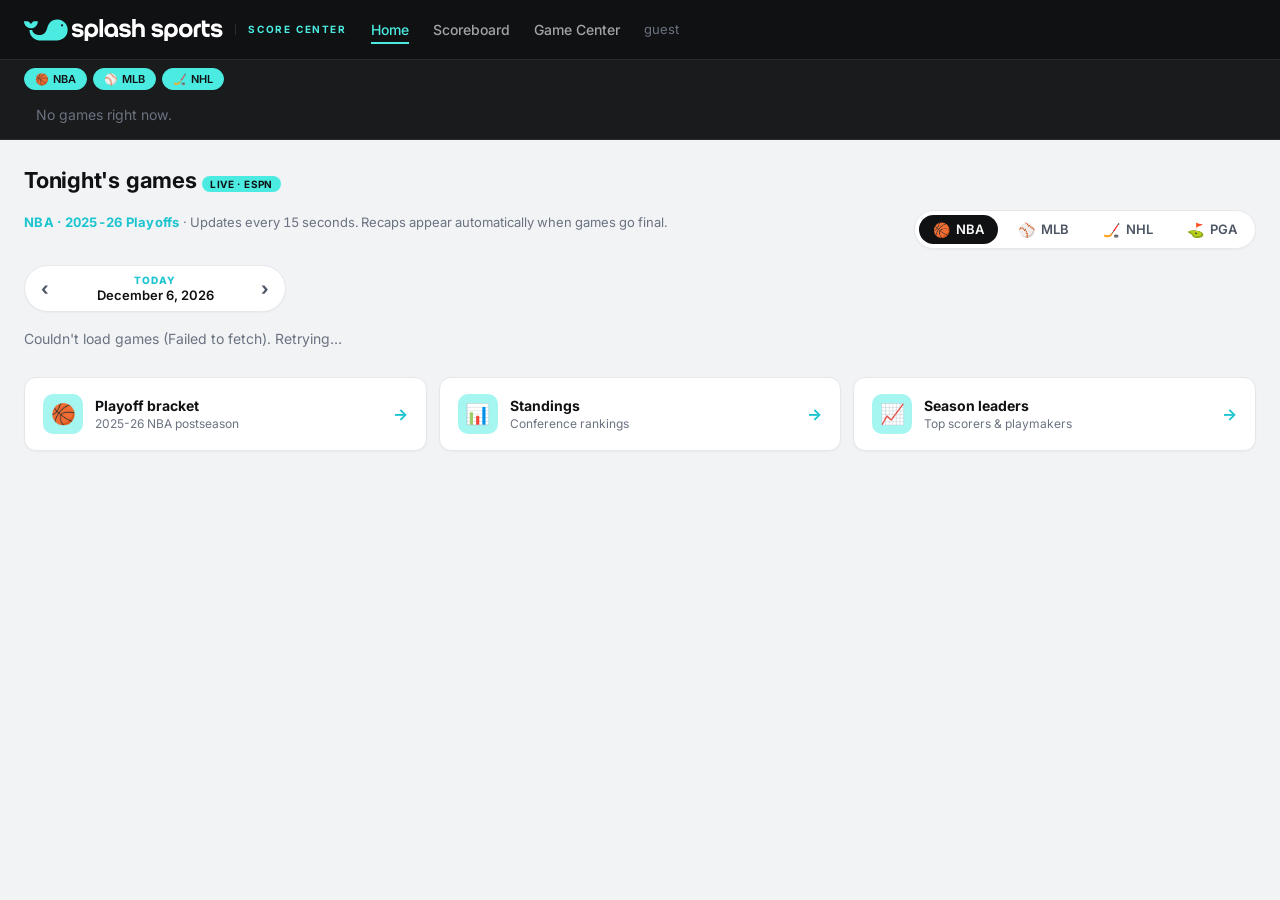
==== index.html @ dbbb6076 "Date picker, Golf, MLB pbp, multi-team identity, scoreboard fixes Bug fixes - Scoreboard linescore w" ====
<!doctype html>
<html lang="en">
<head>
  <meta charset="utf-8" />
  <title>Splash Score Center · Home</title>
  <meta name="viewport" content="width=device-width, initial-scale=1" />
  <meta name="description" content="Live NBA play-by-play, social reactions, and Polymarket-context — all in one place. Splash Score Center, a Splash Sports prototype." />
  <link rel="preconnect" href="https://a.espncdn.com" crossorigin />
  <link rel="preconnect" href="https://site.api.espn.com" crossorigin />
  <link rel="preconnect" href="https://fonts.googleapis.com" />
  <link rel="preconnect" href="https://fonts.gstatic.com" crossorigin />
  <link href="https://fonts.googleapis.com/css2?family=Inter:wght@400;500;600;700;800&display=swap" rel="stylesheet" />
  <link rel="stylesheet" href="assets/styles.css?v2026050201" />
</head>
<body data-page="home">
  <header class="nav">
    <a href="index.html" class="nav__logo" aria-label="Splash Score Center home">
      <img class="nav__logo-img" src="assets/splash-logo-white.svg" alt="splash sports" />
      <span class="nav__logo-tag">SCORE CENTER</span>
    </a>
    <nav>
      <ul class="nav__links">
        <li><a class="nav__link" data-page="home" href="index.html">Home</a></li>
        <li><a class="nav__link" data-page="scoreboard" href="scoreboard.html">Scoreboard</a></li>
        <li><a class="nav__link" data-page="game" href="game.html?id=401869417">Game Center</a></li>
      </ul>
    </nav>
    <div class="nav__right">
      <span class="nav__identity"></span>
    </div>
  </header>

  <div class="ticker" aria-label="Tonight's games"></div>

  <main class="page">
    <div class="home-header">
      <div>
        <h1 class="page-title" id="home-title">Tonight's games <span class="section-heading__pill">Live · ESPN</span></h1>
        <p class="page-subtitle" id="home-sub">Updates every 15 seconds. Recaps appear automatically when games go final.</p>
      </div>
      <div class="sport-filter" id="sport-filter" role="tablist" aria-label="Sport filter"></div>
    </div>

    <div class="home-date" id="home-date" aria-label="Date selector"></div>

    <section class="tonight" id="tonight"></section>

    <section class="home-actions" id="home-actions" aria-label="Quick links"></section>

    <section class="home-panel" id="standings-panel" hidden>
      <div class="home-panel__header">
        <h2 class="home-panel__title">Standings</h2>
        <button class="home-panel__close" data-close-panel aria-label="Close standings">×</button>
      </div>
      <div class="home-panel__body" id="standings-body"></div>
    </section>

    <section class="home-panel" id="stats-panel" hidden>
      <div class="home-panel__header">
        <h2 class="home-panel__title">Player stats — season leaders</h2>
        <button class="home-panel__close" data-close-panel aria-label="Close stats">×</button>
      </div>
      <div class="home-panel__body" id="stats-body"></div>
    </section>
  </main>

  <nav class="tabbar" aria-label="Primary">
    <a href="index.html" data-tab="home" class="is-active">
      <svg viewBox="0 0 24 24" fill="none" stroke="currentColor" stroke-width="2"><path d="M3 12L12 3l9 9"/><path d="M5 10v10h14V10"/></svg>
      <span>Home</span>
    </a>
    <a href="scoreboard.html" data-tab="scoreboard">
      <svg viewBox="0 0 24 24" fill="none" stroke="currentColor" stroke-width="2"><rect x="3" y="4" width="18" height="16" rx="2"/><path d="M3 10h18M9 4v16"/></svg>
      <span>Scores</span>
    </a>
    <a href="game.html?id=401869417" data-tab="game">
      <svg viewBox="0 0 24 24" fill="none" stroke="currentColor" stroke-width="2"><circle cx="12" cy="12" r="9"/><path d="M3 12h18M12 3v18M6 6c4 4 8 8 12 12M18 6c-4 4-8 8-12 12"/></svg>
      <span>Live</span>
    </a>
  </nav>

  <script type="module" src="assets/home.js?v2026050201"></script>
</body>
</html>
---- assets/styles.css ----
/* ===== Splash Score Center — global styles ===== */

:root {
  /* Brand colors from Splash Sports brand kit */
  --bg-dark: #101113;       /* Off Black */
  --bg-dark-2: #1a1b1d;
  --bg-page: #f1f3f5;
  --bg-card: #ffffff;
  --teal: #4BEBE2;          /* Blue 2 — Primary/Base */
  --teal-deep: #1BC4CF;     /* Blue 3 */
  --teal-soft: #A5F5F1;     /* Blue 1 */
  --teal-soft-50: rgba(165, 245, 241, 0.35);
  --green: #22c55e;
  --red: #ef4444;
  --amber: #f59e0b;
  --text-light: #ffffff;
  --text-mute-light: #a1a4a8;
  --text-dark: #101113;
  --text-mute: #6b7280;
  --text-mute-2: #4b5563;
  --border: #e5e7eb;
  --border-dark: #2a2b2f;
  --shadow-sm: 0 1px 2px rgba(0,0,0,0.04);
  --shadow: 0 1px 3px rgba(0,0,0,0.08), 0 1px 2px rgba(0,0,0,0.04);
  --shadow-md: 0 4px 6px -1px rgba(0,0,0,0.1), 0 2px 4px -2px rgba(0,0,0,0.05);
  --radius: 8px;
  --radius-lg: 12px;
  --font: "Inter", -apple-system, BlinkMacSystemFont, "Segoe UI", Roboto, sans-serif;
  --font-display: "Hubot Sans", "Inter", -apple-system, BlinkMacSystemFont, sans-serif;
}

* {
  box-sizing: border-box;
  margin: 0;
  padding: 0;
}

html, body {
  font-family: var(--font);
  font-size: 14px;
  line-height: 1.5;
  color: var(--text-dark);
  background: var(--bg-page);
  font-feature-settings: "tnum" 1; /* tabular nums for scores */
  -webkit-font-smoothing: antialiased;
  -webkit-tap-highlight-color: transparent;
  overscroll-behavior-y: none;
}

/* Safe-area padding for notch/home-indicator */
body {
  padding-bottom: env(safe-area-inset-bottom, 0);
}

a {
  color: inherit;
  text-decoration: none;
}

button {
  font-family: inherit;
  cursor: pointer;
  border: none;
  background: none;
  font-size: inherit;
  color: inherit;
}

button:focus-visible,
a:focus-visible,
input:focus-visible {
  outline: 2px solid var(--teal);
  outline-offset: 2px;
  border-radius: 4px;
}

img {
  display: block;
  max-width: 100%;
}

/* ===== Top nav ===== */

.nav {
  background: var(--bg-dark);
  color: var(--text-light);
  padding: 0 24px;
  height: 60px;
  display: flex;
  align-items: center;
  gap: 24px;
  position: sticky;
  top: 0;
  z-index: 100;
  border-bottom: 1px solid var(--border-dark);
}

.nav__logo {
  display: inline-flex;
  align-items: center;
  gap: 12px;
  text-decoration: none;
  flex-shrink: 0;
  min-width: 0;
}

.nav__logo-img {
  height: 22px;
  width: auto;
  display: block;
  flex-shrink: 0;
}

.nav__logo-tag {
  font-size: 10px;
  font-weight: 700;
  color: var(--teal);
  letter-spacing: 0.16em;
  text-transform: uppercase;
  border-left: 1px solid #2a2b2f;
  padding-left: 12px;
  white-space: nowrap;
  line-height: 1.1;
}

.nav__links {
  display: flex;
  gap: 24px;
  flex: 1;
  justify-content: center;
  list-style: none;
}

.nav__link {
  color: var(--text-mute-light);
  font-weight: 500;
  font-size: 14px;
  padding: 4px 0;
  border-bottom: 2px solid transparent;
  transition: color 0.15s, border-color 0.15s;
}

.nav__link:hover { color: var(--text-light); }

.nav__link.is-active {
  color: var(--teal);
  border-bottom-color: var(--teal);
}

.nav__right {
  display: flex;
  gap: 12px;
  align-items: center;
}

.nav__identity {
  font-size: 13px;
  color: var(--text-mute-light);
  display: flex;
  align-items: center;
  gap: 8px;
}

.nav__identity-name {
  color: var(--text-light);
  font-weight: 600;
}

.nav__cta {
  background: var(--teal);
  color: var(--bg-dark);
  padding: 8px 14px;
  border-radius: 999px;
  font-weight: 600;
  font-size: 13px;
}

/* ===== Score ticker ===== */

.ticker {
  background: var(--bg-dark-2);
  color: var(--text-light);
  padding: 8px 0 6px;
  position: sticky;
  top: 56px;
  z-index: 99;
  border-bottom: 1px solid var(--border-dark);
}

.ticker__filter {
  display: flex;
  gap: 6px;
  padding: 0 24px 6px;
  flex-wrap: wrap;
}

.ticker__chip {
  background: transparent;
  color: var(--text-mute-light);
  border: 1px solid var(--border-dark);
  border-radius: 999px;
  padding: 3px 10px;
  font-size: 11px;
  font-weight: 600;
  display: inline-flex;
  align-items: center;
  gap: 4px;
  cursor: pointer;
  transition: background 0.1s, color 0.1s, border-color 0.1s;
}

.ticker__chip-emoji { font-size: 11px; }

.ticker__chip:hover { color: var(--text-light); border-color: #2a2a3a; }

.ticker__chip.is-active {
  background: var(--teal);
  color: var(--bg-dark);
  border-color: var(--teal);
}

.ticker-card__league-tag {
  font-size: 9px;
  font-weight: 700;
  letter-spacing: 0.06em;
  background: rgba(255,255,255,0.08);
  padding: 1px 5px;
  border-radius: 3px;
}

.ticker-card__broadcast {
  font-size: 10px;
  color: var(--text-mute-light);
}

/* ESPN-style sport dividers between groups in the ticker */
.ticker__divider {
  flex: 0 0 auto;
  display: flex;
  align-items: center;
  justify-content: center;
  padding: 0 14px;
  font-size: 11px;
  font-weight: 800;
  letter-spacing: 0.1em;
  color: var(--text-light);
  background: var(--bg-dark);
  border-left: 2px solid var(--sport-accent, var(--teal));
  border-right: 2px solid var(--sport-accent, var(--teal));
  margin: 0 4px;
  position: relative;
  text-transform: uppercase;
}

.ticker__divider::before {
  content: "";
  position: absolute;
  left: -2px;
  top: 0;
  bottom: 0;
  width: 4px;
  background: var(--sport-accent, var(--teal));
}

.ticker__inner {
  display: flex;
  gap: 8px;
  overflow-x: auto;
  padding: 0 24px;
  scroll-behavior: smooth;
  scrollbar-width: thin;
  scrollbar-color: var(--border-dark) transparent;
}

.ticker__inner::-webkit-scrollbar { height: 6px; }
.ticker__inner::-webkit-scrollbar-thumb { background: var(--border-dark); border-radius: 3px; }

.ticker-card {
  flex: 0 0 auto;
  min-width: 220px;
  background: var(--bg-dark);
  border-radius: var(--radius);
  padding: 8px 12px;
  display: grid;
  grid-template-columns: auto 1fr auto;
  gap: 8px 12px;
  align-items: center;
  cursor: pointer;
  border: 1px solid transparent;
  border-left: 3px solid transparent;
  transition: border-color 0.15s, background 0.15s;
}

.ticker-card:hover { background: #1c1c28; border-color: var(--border-dark); }
.ticker-card.is-live { border-left-color: var(--teal); }
.ticker-card.is-final { opacity: 0.7; }

.ticker-card__status {
  grid-column: 1 / -1;
  font-size: 11px;
  font-weight: 600;
  letter-spacing: 0.04em;
  text-transform: uppercase;
  color: var(--text-mute-light);
  display: flex;
  justify-content: space-between;
}

.ticker-card.is-live .ticker-card__status-state {
  color: var(--teal);
}

.ticker-card__row {
  display: contents;
}

.ticker-card__logo {
  width: 22px;
  height: 22px;
  border-radius: 50%;
  background: #fff;
  padding: 2px;
}

.ticker-card__abbr {
  font-weight: 700;
  font-size: 13px;
}

.ticker-card__sub {
  font-size: 11px;
  color: var(--text-mute-light);
  margin-left: 4px;
}

.ticker-card__score {
  font-weight: 700;
  font-size: 16px;
  text-align: right;
  font-variant-numeric: tabular-nums;
}

.ticker-card__score.is-leading { color: var(--teal); }

/* ===== Layout ===== */

.page {
  max-width: 1280px;
  margin: 0 auto;
  padding: 24px;
}

.page-title {
  font-size: 22px;
  font-weight: 700;
  margin-bottom: 16px;
  letter-spacing: -0.01em;
}

.page-subtitle {
  font-size: 13px;
  color: var(--text-mute);
  margin-bottom: 16px;
}

/* ===== Bracket ===== */

.bracket {
  background: var(--bg-card);
  border-radius: var(--radius-lg);
  padding: 24px;
  box-shadow: var(--shadow);
  margin-bottom: 32px;
}

.bracket__header {
  display: flex;
  justify-content: space-between;
  align-items: baseline;
  margin-bottom: 20px;
}

.bracket__title {
  font-size: 18px;
  font-weight: 700;
}

.bracket__round-select {
  display: flex;
  align-items: center;
  gap: 8px;
}

.bracket__round-select-label {
  font-size: 11px;
  color: var(--text-mute);
  font-weight: 700;
  text-transform: uppercase;
  letter-spacing: 0.06em;
}

.bracket__round-select select {
  padding: 6px 10px;
  border: 1px solid var(--border);
  border-radius: var(--radius);
  font-family: inherit;
  font-size: 13px;
  font-weight: 600;
  color: var(--text-dark);
  background: var(--bg-card);
  cursor: pointer;
}

.bracket__round-select select:focus-visible {
  outline: 2px solid var(--teal);
  outline-offset: 2px;
}

.bracket__finals {
  grid-column: 1 / -1;
  max-width: 480px;
  margin: 0 auto;
}

.bracket__conf-title--center {
  text-align: center;
}

.series-card.is-projected {
  opacity: 0.7;
  background: linear-gradient(180deg, var(--bg-page) 0%, transparent 100%);
}

.series-card__team-logo--tbd {
  display: inline-flex;
  align-items: center;
  justify-content: center;
  width: 22px;
  height: 22px;
  border-radius: 50%;
  background: var(--border);
  color: var(--text-mute);
  font-size: 12px;
  font-weight: 700;
}

.bracket__grid {
  display: grid;
  grid-template-columns: 1fr 1fr;
  gap: 24px;
}

@media (max-width: 768px) {
  .bracket__grid { grid-template-columns: 1fr; }
}

.bracket__conf-title {
  font-size: 11px;
  font-weight: 700;
  color: var(--text-mute);
  letter-spacing: 0.08em;
  text-transform: uppercase;
  margin-bottom: 8px;
}

.bracket__series {
  display: grid;
  grid-template-columns: 1fr;
  gap: 8px;
}

.series-card {
  background: var(--bg-page);
  border: 1px solid var(--border);
  border-radius: var(--radius);
  padding: 10px 12px;
  display: grid;
  grid-template-columns: 1fr auto;
  gap: 6px 12px;
  align-items: center;
  cursor: pointer;
  transition: transform 0.1s, border-color 0.15s;
}

.series-card:hover { border-color: var(--teal); }
.series-card.is-tonight {
  border-color: var(--teal);
  background: linear-gradient(180deg, var(--teal-soft) 0%, var(--bg-page) 100%);
}

.series-card__team {
  display: flex;
  align-items: center;
  gap: 8px;
  font-size: 13px;
  font-weight: 600;
}

.series-card__team-logo {
  width: 22px;
  height: 22px;
}

.series-card__team-record {
  color: var(--text-mute);
  font-weight: 400;
  margin-left: auto;
  font-size: 12px;
}

.series-card__wins {
  font-weight: 700;
  font-size: 16px;
  text-align: right;
  color: var(--text-mute);
  font-variant-numeric: tabular-nums;
}

.series-card__wins.is-winning { color: var(--text-dark); }

.series-card__status {
  grid-column: 1 / -1;
  font-size: 11px;
  font-weight: 600;
  color: var(--teal-deep);
  text-transform: uppercase;
  letter-spacing: 0.04em;
  border-top: 1px dashed var(--border);
  padding-top: 6px;
  display: flex;
  justify-content: space-between;
}

.series-card__tonight-pill {
  background: var(--teal);
  color: var(--bg-dark);
  padding: 1px 8px;
  border-radius: 999px;
  font-size: 10px;
}

/* ===== Tonight's games (preview cards) ===== */

.tonight {
  display: grid;
  grid-template-columns: repeat(auto-fit, minmax(320px, 1fr));
  gap: 16px;
}

.tonight-card {
  background: var(--bg-card);
  border-radius: var(--radius-lg);
  padding: 20px;
  box-shadow: var(--shadow);
  cursor: pointer;
  transition: transform 0.1s, box-shadow 0.15s;
}

.tonight-card:hover { box-shadow: var(--shadow-md); transform: translateY(-2px); }

.tonight-card__header {
  display: flex;
  justify-content: space-between;
  align-items: baseline;
  margin-bottom: 16px;
  font-size: 11px;
  font-weight: 700;
  letter-spacing: 0.06em;
  text-transform: uppercase;
  color: var(--text-mute);
}

.tonight-card__live { color: var(--teal-deep); }

.tonight-card__matchup {
  display: grid;
  grid-template-columns: 1fr auto 1fr;
  align-items: center;
  gap: 16px;
  margin-bottom: 16px;
}

.tonight-card__team {
  display: flex;
  flex-direction: column;
  align-items: center;
  gap: 6px;
}

.tonight-card__logo {
  width: 56px;
  height: 56px;
}

.tonight-card__team-name {
  font-size: 13px;
  font-weight: 600;
}

.tonight-card__team-record {
  font-size: 11px;
  color: var(--text-mute);
}

.tonight-card__vs {
  font-size: 12px;
  font-weight: 700;
  color: var(--text-mute);
  letter-spacing: 0.08em;
}

.tonight-card__vs-score {
  font-size: 22px;
  font-weight: 700;
  display: flex;
  align-items: center;
  gap: 8px;
  font-variant-numeric: tabular-nums;
}

.tonight-card__story {
  background: var(--bg-page);
  border-left: 3px solid var(--teal);
  padding: 8px 12px;
  font-size: 12px;
  color: var(--text-mute-2);
  margin-bottom: 12px;
  border-radius: 0 6px 6px 0;
}

/* Tonight card: Splash Quick Picks + Polymarket markets preview block */

.tonight-card__preview {
  border-top: 1px solid var(--border);
  margin: 0 -20px 12px;
  padding: 12px 20px 4px;
  background: var(--bg-page);
}

.tonight-card__preview-skel {
  padding: 4px 0;
}

.tonight-card__preview-empty {
  font-size: 12px;
  color: var(--text-mute);
  font-style: italic;
}

.tonight-card__preview-grid {
  display: grid;
  grid-template-columns: 1fr 1fr;
  gap: 16px;
}

@media (max-width: 520px) {
  .tonight-card__preview-grid { grid-template-columns: 1fr; gap: 12px; }
}

.tc-preview-col__title {
  display: flex;
  align-items: center;
  gap: 6px;
  font-size: 11px;
  font-weight: 700;
  letter-spacing: 0.04em;
  text-transform: uppercase;
  color: var(--text-mute-2);
  margin-bottom: 6px;
}

.tc-preview-col__icon { font-size: 13px; }

.tc-preview-col__hint {
  margin-left: auto;
  font-size: 9px;
  font-weight: 700;
  color: var(--teal-deep);
  background: var(--teal-soft);
  padding: 1px 6px;
  border-radius: 4px;
  text-transform: uppercase;
  letter-spacing: 0.05em;
}

.tc-preview-list {
  list-style: none;
  margin: 0;
  padding: 0;
  display: flex;
  flex-direction: column;
  gap: 4px;
}

.tc-preview-prop, .tc-preview-market {
  display: grid;
  grid-template-columns: minmax(0, 1.3fr) minmax(0, 1fr) auto;
  gap: 8px;
  align-items: baseline;
  font-size: 12px;
  padding: 4px 0;
  border-bottom: 1px dashed var(--border);
}

.tc-preview-prop:last-child, .tc-preview-market:last-child { border-bottom: none; }

.tc-qp {
  --team-color: #6b7280;
  display: grid;
  grid-template-columns: 28px 22px 1fr auto;
  gap: 8px;
  align-items: center;
  padding: 5px 0;
  border-bottom: 1px dashed var(--border);
}
.tc-qp:last-child { border-bottom: none; }

.tc-qp__avatar {
  width: 28px;
  height: 28px;
  border-radius: 50%;
  background: linear-gradient(135deg, var(--team-color), color-mix(in srgb, var(--team-color) 50%, var(--bg-dark)));
  color: #fff;
  display: inline-flex;
  align-items: center;
  justify-content: center;
  font-size: 10px;
  font-weight: 800;
  letter-spacing: 0.02em;
}

.tc-qp__team-logo {
  width: 22px;
  height: 22px;
  object-fit: contain;
}

.tc-qp__team-logo--blank {
  background: var(--border);
  border-radius: 50%;
  display: inline-block;
}

.tc-qp__main {
  display: flex;
  flex-direction: column;
  min-width: 0;
}

.tc-qp__player {
  font-size: 12px;
  font-weight: 700;
  color: var(--text-dark);
  white-space: nowrap;
  overflow: hidden;
  text-overflow: ellipsis;
}

.tc-qp__type {
  font-size: 10px;
  color: var(--text-mute);
  text-transform: uppercase;
  letter-spacing: 0.04em;
}

.tc-qp__line {
  font-weight: 800;
  color: var(--teal-deep);
  font-variant-numeric: tabular-nums;
  font-size: 13px;
}

.tc-preview-pair {
  display: grid;
  grid-template-columns: 64px 1fr 1fr;
  gap: 6px;
  align-items: center;
  padding: 5px 0;
  border-bottom: 1px dashed var(--border);
}
.tc-preview-pair:last-child { border-bottom: none; }

.tc-preview-pair__type {
  font-size: 10px;
  font-weight: 700;
  text-transform: uppercase;
  letter-spacing: 0.04em;
  color: var(--text-mute);
  white-space: nowrap;
  overflow: hidden;
  text-overflow: ellipsis;
}

.tc-preview-pair__pill {
  --pill-color: var(--teal-deep);
  display: flex;
  justify-content: space-between;
  align-items: baseline;
  padding: 4px 8px;
  border-radius: 6px;
  background: color-mix(in srgb, var(--pill-color) 8%, transparent);
  border: 1px solid color-mix(in srgb, var(--pill-color) 30%, transparent);
  gap: 4px;
  min-width: 0;
}

.tc-preview-pair__pill-label {
  font-size: 11px;
  font-weight: 700;
  color: var(--pill-color);
  white-space: nowrap;
  overflow: hidden;
  text-overflow: ellipsis;
}

.tc-preview-pair__pill-price {
  font-size: 12px;
  font-weight: 800;
  color: var(--pill-color);
  font-variant-numeric: tabular-nums;
  white-space: nowrap;
}

.tc-preview-prop__player {
  font-weight: 600;
  color: var(--text-dark);
  white-space: nowrap;
  overflow: hidden;
  text-overflow: ellipsis;
}

.tc-preview-prop__type {
  color: var(--text-mute-2);
  font-size: 11px;
  white-space: nowrap;
  overflow: hidden;
  text-overflow: ellipsis;
}

.tc-preview-prop__line {
  font-weight: 700;
  color: var(--teal-deep);
  font-variant-numeric: tabular-nums;
  white-space: nowrap;
}

.tc-preview-market__type {
  font-size: 10px;
  font-weight: 700;
  text-transform: uppercase;
  letter-spacing: 0.04em;
  color: var(--text-mute);
  white-space: nowrap;
}

.tc-preview-market__label {
  color: var(--text-dark);
  font-weight: 500;
  white-space: nowrap;
  overflow: hidden;
  text-overflow: ellipsis;
}

.tc-preview-market__price {
  font-weight: 700;
  color: var(--text-dark);
  font-variant-numeric: tabular-nums;
  font-size: 13px;
}

.tonight-card__preview-link {
  display: inline-block;
  margin-top: 4px;
  font-size: 11px;
  font-weight: 700;
  color: var(--teal-deep);
  letter-spacing: 0.02em;
}

.tonight-card__preview-link:hover { color: var(--teal); text-decoration: underline; }

.tonight-card__cta {
  display: flex;
  justify-content: space-between;
  align-items: center;
  font-size: 12px;
  color: var(--text-mute);
}

.tonight-card__cta-btn {
  color: var(--teal-deep);
  font-weight: 600;
}

/* ===== Scoreboard page — sport tabs + PGA leaderboard ===== */

.sb-date-scroller {
  display: inline-flex;
  align-items: center;
  gap: 8px;
  background: var(--bg-card);
  border: 1px solid var(--border);
  border-radius: 999px;
  padding: 4px 6px;
  margin: 4px 0 8px;
  position: relative;
}

.sb-date-arrow {
  width: 32px;
  height: 32px;
  border-radius: 50%;
  background: transparent;
  color: var(--text-mute-2);
  font-size: 18px;
  font-weight: 700;
  cursor: pointer;
}

.sb-date-arrow:hover {
  background: var(--bg-page);
  color: var(--text-dark);
}

.sb-date-today {
  display: flex;
  flex-direction: column;
  align-items: center;
  gap: 1px;
  padding: 4px 14px;
  background: transparent;
  cursor: pointer;
  min-width: 200px;
}

.sb-date-today:hover { background: var(--bg-page); border-radius: 999px; }

.sb-date-today__rel {
  font-size: 10px;
  font-weight: 800;
  letter-spacing: 0.12em;
  color: var(--teal-deep);
}

.sb-date-today__abs {
  font-size: 13px;
  font-weight: 600;
  color: var(--text-dark);
}

.sb-date-input {
  position: absolute;
  inset: 0;
  width: 100%;
  height: 100%;
  opacity: 0;
  pointer-events: none;
}

.sb-league-bar {
  display: flex;
  gap: 4px;
  margin-bottom: 16px;
  border-bottom: 1px solid var(--border);
  flex-wrap: wrap;
}

.sb-tab {
  padding: 10px 16px;
  font-size: 13px;
  font-weight: 600;
  color: var(--text-mute);
  background: none;
  border: none;
  border-bottom: 2px solid transparent;
  cursor: pointer;
  display: inline-flex;
  align-items: center;
  gap: 6px;
  transition: color 0.15s, border-color 0.15s;
}

.sb-tab__emoji { font-size: 14px; }

.sb-tab:hover { color: var(--text-dark); }

.sb-tab.is-active {
  color: var(--teal-deep);
  border-bottom-color: var(--teal);
}

.pga-card {
  background: var(--bg-card);
  border-radius: var(--radius-lg);
  box-shadow: var(--shadow);
  overflow: hidden;
  margin-bottom: 16px;
}

.pga-card__header {
  padding: 16px 20px;
  background: linear-gradient(180deg, #14532d 0%, #166534 100%);
  color: var(--text-light);
}

.pga-card__eyebrow {
  font-size: 11px;
  font-weight: 700;
  letter-spacing: 0.06em;
  color: var(--teal);
  text-transform: uppercase;
}

.pga-card__title {
  font-size: 18px;
  font-weight: 700;
  margin-top: 2px;
}

.pga-card__course {
  font-size: 12px;
  color: rgba(255,255,255,0.7);
  margin-top: 4px;
}

.pga-leaderboard {
  width: 100%;
  border-collapse: collapse;
  font-size: 13px;
  font-variant-numeric: tabular-nums;
}

.pga-leaderboard th, .pga-leaderboard td {
  padding: 8px 12px;
  text-align: left;
  border-bottom: 1px solid var(--border);
}

.pga-leaderboard th {
  font-size: 11px;
  font-weight: 700;
  color: var(--text-mute);
  text-transform: uppercase;
  letter-spacing: 0.04em;
  background: var(--bg-page);
}

.pga-leaderboard__pos {
  width: 40px;
  font-weight: 700;
  color: var(--text-mute-2);
}

.pga-leaderboard__player {
  display: flex;
  align-items: center;
  gap: 8px;
}

.pga-leaderboard__player b { color: var(--text-dark); }

.pga-flag {
  width: 18px;
  height: auto;
  border-radius: 2px;
  vertical-align: middle;
}

.pga-leaderboard__score {
  font-weight: 700;
  color: var(--text-dark);
}

.pga-leaderboard tbody tr:hover { background: var(--bg-page); }

/* ===== Scoreboard page ===== */

.sb-list {
  display: flex;
  flex-direction: column;
  gap: 12px;
}

.sb-card {
  background: var(--bg-card);
  border-radius: var(--radius-lg);
  padding: 16px 20px;
  box-shadow: var(--shadow);
  display: grid;
  grid-template-columns: 90px 1fr 200px 220px;
  gap: 16px;
  align-items: center;
  cursor: pointer;
  transition: box-shadow 0.15s;
}

.sb-card:hover { box-shadow: var(--shadow-md); }

@media (max-width: 768px) {
  .sb-card {
    grid-template-columns: 1fr;
    gap: 8px;
  }
}

.sb-card__status {
  font-size: 11px;
  font-weight: 700;
  letter-spacing: 0.06em;
  text-transform: uppercase;
  color: var(--text-mute);
}

.sb-card__status.is-live { color: var(--teal-deep); }
.sb-card__status .dot {
  display: inline-block;
  width: 8px;
  height: 8px;
  border-radius: 50%;
  background: var(--green);
  margin-right: 4px;
  animation: pulse 1.6s infinite;
  vertical-align: middle;
}

@keyframes pulse {
  0%, 100% { opacity: 1; }
  50% { opacity: 0.5; }
}

.sb-card__teams {
  display: grid;
  grid-template-columns: 32px 1fr auto;
  gap: 8px 12px;
  row-gap: 4px;
  align-items: center;
}

.sb-card__teams img { width: 28px; height: 28px; }

.sb-card__team-name {
  font-weight: 600;
}

.sb-card__team-record {
  font-size: 11px;
  color: var(--text-mute);
  margin-left: 6px;
  font-weight: 400;
}

.sb-card__team-score {
  font-weight: 700;
  font-size: 18px;
  text-align: right;
  font-variant-numeric: tabular-nums;
}

.sb-card__team-score.is-winner { color: var(--text-dark); }
.sb-card__team-score.is-loser { color: var(--text-mute); }

.sb-card__linescore {
  font-size: 11px;
  display: grid;
  grid-template-columns: auto repeat(8, 1fr);
  gap: 4px;
  text-align: center;
}

.sb-card__linescore .label { color: var(--text-mute); font-weight: 600; }
.sb-card__linescore .qhead { color: var(--text-mute); font-weight: 600; font-size: 10px; }

.sb-card__leaders {
  font-size: 11px;
}

.sb-card__leaders-grid {
  display: grid;
  grid-template-columns: 56px 1fr auto;
  gap: 4px 8px;
  align-items: baseline;
}

.sb-card__leader-cat {
  color: var(--text-mute);
  font-weight: 700;
  font-size: 10px;
  text-transform: uppercase;
  letter-spacing: 0.04em;
}

.sb-card__leader-player {
  min-width: 0;
  white-space: nowrap;
  overflow: hidden;
  text-overflow: ellipsis;
}

.sb-card__leader-player b {
  color: var(--text-dark);
  font-weight: 600;
}

.sb-card__leader-stat {
  font-weight: 700;
  color: var(--text-dark);
  font-variant-numeric: tabular-nums;
}

/* ===== Game Center ===== */

.gc {
  display: grid;
  grid-template-columns: 1fr 320px;
  gap: 16px;
  max-width: 1280px;
  margin: 0 auto;
  padding: 16px 24px;
}

@media (max-width: 1024px) {
  .gc { grid-template-columns: 1fr; }
}

.gc__main {
  background: var(--bg-card);
  border-radius: var(--radius-lg);
  box-shadow: var(--shadow);
  overflow: hidden;
}

.gc__header {
  background: var(--bg-dark);
  color: var(--text-light);
  padding: 20px 24px;
  display: grid;
  grid-template-columns: 1fr auto 1fr;
  align-items: center;
  gap: 24px;
}

.gc__team {
  display: flex;
  align-items: center;
  gap: 12px;
}

.gc__team.is-away { justify-self: end; flex-direction: row-reverse; text-align: right; }

.gc__team-logo {
  width: 56px;
  height: 56px;
}

.gc__team-name {
  font-size: 15px;
  font-weight: 600;
}

.gc__team-sub {
  font-size: 11px;
  color: var(--text-mute-light);
}

.gc__center {
  text-align: center;
}

.gc__score {
  font-size: 38px;
  font-weight: 700;
  letter-spacing: -0.02em;
  display: flex;
  gap: 16px;
  align-items: center;
  justify-content: center;
  font-variant-numeric: tabular-nums;
}

.gc__score-sep { color: var(--text-mute-light); font-weight: 300; font-size: 32px; }

.gc__status {
  margin-top: 4px;
  font-size: 12px;
  font-weight: 600;
  color: var(--teal);
  text-transform: uppercase;
  letter-spacing: 0.06em;
}

.gc__sparkline {
  margin-top: 8px;
  height: 24px;
}

.gc__tabs {
  display: flex;
  gap: 0;
  border-bottom: 1px solid var(--border);
  background: var(--bg-card);
  padding: 0 24px;
}

.gc__tab {
  padding: 12px 16px;
  font-size: 13px;
  font-weight: 600;
  color: var(--text-mute);
  border-bottom: 2px solid transparent;
  transition: color 0.15s, border-color 0.15s;
}

.gc__tab:hover { color: var(--text-dark); }
.gc__tab.is-active { color: var(--teal-deep); border-bottom-color: var(--teal); }

.gc__panels {
  padding: 16px 24px 24px;
}

.gc__panel { display: none; }
.gc__panel.is-active { display: block; }

/* ===== PBP feed ===== */

.pbp {
  display: flex;
  flex-direction: column;
  gap: 8px;
}

.pbp__empty {
  padding: 32px 16px;
  text-align: center;
  color: var(--text-mute);
  font-size: 13px;
  border: 1px dashed var(--border);
  border-radius: var(--radius);
}

.pbp__quarter-divider {
  margin: 16px 0 8px;
  display: flex;
  align-items: center;
  gap: 12px;
  color: var(--text-mute);
  font-size: 11px;
  font-weight: 700;
  letter-spacing: 0.08em;
  text-transform: uppercase;
}

.pbp__quarter-divider::before,
.pbp__quarter-divider::after {
  content: "";
  flex: 1;
  height: 1px;
  background: var(--border);
}

.pbp__quarter-divider--start { color: var(--teal-deep); }
.pbp__quarter-divider--end { color: var(--text-mute); }
.pbp__quarter-divider--end::before,
.pbp__quarter-divider--end::after { background: color-mix(in srgb, var(--text-mute) 25%, transparent); }

.pbp__final-divider {
  text-align: center;
  margin: 18px 0;
  position: relative;
}
.pbp__final-divider span {
  display: inline-block;
  padding: 6px 18px;
  border-radius: 999px;
  background: var(--bg-dark);
  color: var(--text-light);
  font-size: 11px;
  font-weight: 800;
  letter-spacing: 0.18em;
  text-transform: uppercase;
}

/* MLB-specific play card: pitcher-batter matchup row */
.play-card--mlb .play-card__mlb-matchup {
  display: flex;
  align-items: center;
  gap: 6px;
  font-size: 12px;
  color: var(--text-mute-2);
  margin-bottom: 4px;
  flex-wrap: wrap;
}

.play-card__mlb-logo {
  width: 18px;
  height: 18px;
  flex-shrink: 0;
}

.play-card__mlb-name {
  font-weight: 700;
  color: var(--text-dark);
}

.play-card__mlb-vs {
  color: var(--text-mute);
  font-size: 10px;
  font-weight: 700;
  text-transform: uppercase;
  letter-spacing: 0.06em;
}

.play-card.is-pitching-change {
  border-left: 3px solid var(--amber);
  padding-left: 9px;
  background: linear-gradient(90deg, #fffbeb 0%, var(--bg-card) 60%);
}

.play-card {
  background: var(--bg-card);
  border: 1px solid var(--border);
  border-radius: var(--radius);
  padding: 10px 12px;
  display: grid;
  grid-template-columns: 60px 1fr;
  gap: 8px 12px;
  font-size: 13px;
  transition: border-color 0.15s;
}

.play-card.is-scoring { border-left: 3px solid var(--teal); padding-left: 9px; }
.play-card.is-market {
  border-left: 3px solid var(--amber);
  padding-left: 9px;
  background: linear-gradient(90deg, #fffbeb 0%, var(--bg-card) 60%);
}
.play-card.is-major-scoring { border-left-color: var(--green); }

.play-card__time {
  font-size: 11px;
  font-weight: 600;
  color: var(--text-mute);
  font-variant-numeric: tabular-nums;
  letter-spacing: -0.02em;
}

.play-card__time-q { color: var(--teal-deep); }

.play-card__body {
  display: flex;
  flex-direction: column;
  gap: 6px;
  min-width: 0;
}

.play-card__top {
  display: flex;
  align-items: center;
  gap: 8px;
  flex-wrap: wrap;
}

.play-card__team-icon {
  width: 18px;
  height: 18px;
  flex-shrink: 0;
}

.play-card__text {
  flex: 1;
  font-weight: 500;
  color: var(--text-dark);
}

.play-card__score-pill {
  font-size: 11px;
  font-weight: 700;
  background: var(--bg-page);
  padding: 2px 6px;
  border-radius: 4px;
  font-variant-numeric: tabular-nums;
  color: var(--text-mute-2);
}

.play-card.is-scoring .play-card__score-pill {
  background: var(--teal-soft);
  color: var(--teal-deep);
}

.play-card__market {
  display: flex;
  flex-direction: column;
  gap: 6px;
}

.play-card__market-headline {
  font-weight: 700;
  display: flex;
  align-items: center;
  gap: 8px;
  flex-wrap: wrap;
}

.play-card__market-icon {
  display: inline-flex;
  width: 24px;
  height: 24px;
  background: var(--amber);
  color: #fff;
  border-radius: 4px;
  align-items: center;
  justify-content: center;
  font-weight: 700;
  font-size: 13px;
  flex-shrink: 0;
}

.play-card__market-delta {
  font-weight: 600;
  font-size: 12px;
  color: var(--green);
  font-variant-numeric: tabular-nums;
}

.play-card__market-delta.is-down { color: var(--red); }

.play-card__market-trigger {
  font-size: 11px;
  color: var(--text-mute);
}

.play-card__market-link {
  font-size: 12px;
  color: var(--teal-deep);
  font-weight: 600;
}

/* Reaction bar */

.reactions {
  display: flex;
  gap: 4px;
  flex-wrap: wrap;
  align-items: center;
}

.reaction {
  background: var(--bg-page);
  border: 1px solid var(--border);
  border-radius: 999px;
  padding: 2px 8px;
  font-size: 12px;
  display: flex;
  align-items: center;
  gap: 4px;
  cursor: pointer;
  transition: background 0.1s, border-color 0.1s;
  font-variant-numeric: tabular-nums;
}

.reaction:hover { background: var(--teal-soft); border-color: var(--teal); }
.reaction.is-mine { background: var(--teal-soft); border-color: var(--teal); }
.reaction-add {
  font-size: 14px;
  color: var(--text-mute);
}

/* Comment thread */

.comments {
  display: flex;
  flex-direction: column;
  gap: 6px;
  margin-top: 4px;
}

.comments-toggle {
  font-size: 12px;
  color: var(--text-mute);
  font-weight: 600;
  align-self: flex-start;
}

.comments-toggle:hover { color: var(--teal-deep); }

.comments-list {
  border-top: 1px dashed var(--border);
  padding-top: 6px;
  display: flex;
  flex-direction: column;
  gap: 6px;
}

.comment {
  font-size: 12px;
  display: grid;
  grid-template-columns: 1fr auto;
  gap: 4px 8px;
}

.comment__author {
  font-weight: 700;
  color: var(--text-dark);
}

.comment__team {
  font-size: 10px;
  font-weight: 700;
  color: #fff;
  background: var(--text-mute);
  padding: 1px 5px;
  border-radius: 3px;
  margin-left: 4px;
  vertical-align: middle;
}

.comment__time {
  font-size: 10px;
  color: var(--text-mute);
  font-variant-numeric: tabular-nums;
}

.comment__body {
  grid-column: 1 / -1;
  color: var(--text-mute-2);
}

.comment-input {
  display: flex;
  gap: 6px;
  margin-top: 4px;
}

.comment-input input {
  flex: 1;
  padding: 6px 10px;
  border: 1px solid var(--border);
  border-radius: var(--radius);
  font-family: inherit;
  font-size: 12px;
  background: var(--bg-card);
}

.comment-input button {
  background: var(--teal);
  color: var(--bg-dark);
  padding: 4px 12px;
  border-radius: var(--radius);
  font-weight: 600;
  font-size: 12px;
}

/* Floating emoji animation */

.emoji-float {
  position: fixed;
  font-size: 20px;
  pointer-events: none;
  z-index: 200;
  animation: floatUp 1.5s ease-out forwards;
}

@keyframes floatUp {
  0% { opacity: 0; transform: translateY(0) scale(0.7); }
  20% { opacity: 1; transform: translateY(-20px) scale(1); }
  100% { opacity: 0; transform: translateY(-90px) scale(1.2); }
}

/* ===== Box score ===== */

.bs-team {
  margin-bottom: 24px;
}

.bs-team__header {
  display: flex;
  align-items: center;
  gap: 12px;
  margin-bottom: 8px;
  font-size: 16px;
  font-weight: 700;
}

.bs-team__header img { width: 28px; height: 28px; }

.bs-table {
  width: 100%;
  border-collapse: collapse;
  font-size: 12px;
  font-variant-numeric: tabular-nums;
}

.bs-table th, .bs-table td {
  padding: 6px 4px;
  text-align: right;
  border-bottom: 1px solid var(--border);
}

.bs-table th { color: var(--text-mute); font-weight: 600; font-size: 11px; text-transform: uppercase; letter-spacing: 0.04em; }
.bs-table td:first-child, .bs-table th:first-child { text-align: left; }
.bs-table td:first-child { font-weight: 600; }
.bs-table tbody tr:hover { background: var(--bg-page); }
.bs-table .pos {
  display: inline-block;
  font-size: 10px;
  color: var(--text-mute);
  font-weight: 400;
  margin-left: 4px;
}
.bs-table tfoot td { font-weight: 700; border-top: 2px solid var(--text-dark); border-bottom: none; }

/* ===== Splash Quick Picks panel inside Markets tab ===== */

.splash-picks {
  background: linear-gradient(180deg, rgba(75,235,226,0.08) 0%, transparent 100%);
  border: 1px solid var(--border);
  border-left: 3px solid var(--teal);
  border-radius: var(--radius-lg);
  padding: 16px 18px;
  margin-bottom: 20px;
}

.splash-picks__header {
  display: flex;
  justify-content: space-between;
  align-items: flex-start;
  gap: 12px;
  flex-wrap: wrap;
  margin-bottom: 12px;
}

.splash-picks__eyebrow {
  font-size: 10px;
  font-weight: 800;
  letter-spacing: 0.12em;
  text-transform: uppercase;
  color: var(--teal-deep);
}

.splash-picks__title {
  font-size: 16px;
  font-weight: 700;
  margin-top: 2px;
  display: flex;
  align-items: baseline;
  gap: 8px;
  flex-wrap: wrap;
}

.splash-picks__count {
  font-size: 11px;
  font-weight: 600;
  color: var(--text-mute);
}

.splash-picks__cta {
  align-self: center;
  font-size: 12px;
  font-weight: 700;
  color: var(--bg-dark);
  background: var(--teal);
  padding: 8px 14px;
  border-radius: 999px;
  white-space: nowrap;
}

.splash-picks__cta:hover { background: var(--teal-deep); color: var(--text-light); }

.splash-picks__type-row {
  display: flex;
  flex-wrap: wrap;
  gap: 6px;
  margin-bottom: 14px;
}

.splash-picks__type-chip {
  background: var(--bg-card);
  border: 1px solid var(--border);
  border-radius: 999px;
  padding: 4px 10px;
  font-size: 11px;
  font-weight: 600;
  color: var(--text-mute-2);
}

.splash-picks__players {
  display: grid;
  grid-template-columns: repeat(auto-fit, minmax(280px, 1fr));
  gap: 10px;
}

.qp-player {
  --team-color: #6b7280;
  background: var(--bg-card);
  border: 1px solid var(--border);
  border-top: 3px solid var(--team-color);
  border-radius: var(--radius);
  padding: 12px;
  box-shadow: var(--shadow-sm);
  display: flex;
  flex-direction: column;
  gap: 10px;
}

.qp-player__head {
  display: grid;
  grid-template-columns: 36px 24px 1fr;
  gap: 10px;
  align-items: center;
}

.qp-player__avatar {
  width: 36px;
  height: 36px;
  border-radius: 50%;
  background: linear-gradient(135deg, var(--team-color), color-mix(in srgb, var(--team-color) 50%, var(--bg-dark)));
  color: #fff;
  display: inline-flex;
  align-items: center;
  justify-content: center;
  font-size: 13px;
  font-weight: 800;
  letter-spacing: 0.02em;
}

.qp-player__team-logo {
  width: 24px;
  height: 24px;
  object-fit: contain;
}

.qp-player__name {
  font-size: 14px;
  font-weight: 700;
  line-height: 1.2;
}

.qp-player__team {
  font-size: 11px;
  font-weight: 600;
  color: var(--text-mute);
  text-transform: uppercase;
  letter-spacing: 0.04em;
}

.qp-player__props {
  display: flex;
  flex-direction: column;
  gap: 6px;
}

.qp-prop {
  display: grid;
  grid-template-columns: 1fr auto auto;
  gap: 6px;
  align-items: center;
  padding: 6px 0;
  border-top: 1px solid var(--border);
}

.qp-prop:first-child { border-top: none; padding-top: 0; }

.qp-prop__type {
  font-size: 12px;
  font-weight: 600;
  color: var(--text-dark);
}

.qp-pill {
  display: inline-flex;
  flex-direction: column;
  align-items: center;
  justify-content: center;
  min-width: 64px;
  padding: 6px 10px;
  border-radius: 8px;
  border: 1.5px solid var(--border);
  background: var(--bg-card);
  text-decoration: none;
  cursor: pointer;
  transition: background 0.15s, border-color 0.15s, transform 0.05s;
}

.qp-pill:hover {
  border-color: var(--team-color);
  transform: translateY(-1px);
}

.qp-pill:active { transform: scale(0.97); }

.qp-pill__verb {
  font-size: 9px;
  font-weight: 800;
  letter-spacing: 0.08em;
  text-transform: uppercase;
  color: var(--text-mute);
  line-height: 1;
}

.qp-pill__line {
  font-size: 14px;
  font-weight: 800;
  color: var(--text-dark);
  font-variant-numeric: tabular-nums;
  margin-top: 2px;
  line-height: 1;
}

.qp-pill--more:hover { background: color-mix(in srgb, var(--green) 8%, var(--bg-card)); border-color: var(--green); }
.qp-pill--more:hover .qp-pill__verb { color: var(--green); }
.qp-pill--less:hover { background: color-mix(in srgb, var(--red) 8%, var(--bg-card)); border-color: var(--red); }
.qp-pill--less:hover .qp-pill__verb { color: var(--red); }

.poly-section { margin-top: 4px; }

.splash-picks__cta--ghost {
  background: transparent;
  color: var(--teal-deep);
  border: 1px solid var(--teal-deep);
}
.splash-picks__cta--ghost:hover {
  background: var(--teal-deep);
  color: var(--text-light);
}

.poly-grid {
  display: grid;
  grid-template-columns: repeat(auto-fit, minmax(320px, 1fr));
  gap: 12px;
}

.poly-card {
  background: var(--bg-card);
  border: 1px solid var(--border);
  border-radius: var(--radius-lg);
  padding: 12px 14px;
  display: flex;
  flex-direction: column;
  gap: 10px;
  box-shadow: var(--shadow-sm);
  transition: box-shadow 0.15s, transform 0.1s;
}

.poly-card:hover { box-shadow: var(--shadow-md); }

.poly-card__header {
  display: flex;
  justify-content: space-between;
  align-items: center;
  gap: 8px;
}

.poly-card__type {
  font-size: 13px;
  font-weight: 700;
  color: var(--text-dark);
}

.poly-card__source {
  font-size: 10px;
  font-weight: 700;
  letter-spacing: 0.04em;
  color: var(--text-mute);
  text-transform: uppercase;
  white-space: nowrap;
}

.poly-card__source:hover { color: var(--teal-deep); }

.poly-card__chart {
  width: 100%;
  height: 70px;
  display: block;
}

.poly-card__sides {
  display: grid;
  grid-template-columns: 1fr 1fr;
  gap: 6px;
}

.poly-pill {
  --pill-color: var(--teal-deep);
  display: grid;
  grid-template-columns: 1fr auto;
  grid-template-rows: auto auto;
  gap: 0 6px;
  padding: 8px 12px;
  border-radius: var(--radius);
  background: color-mix(in srgb, var(--pill-color) 8%, var(--bg-card));
  border: 1.5px solid color-mix(in srgb, var(--pill-color) 35%, transparent);
  text-decoration: none;
  cursor: pointer;
  transition: background 0.15s, border-color 0.15s, transform 0.05s;
}

.poly-pill:hover {
  background: color-mix(in srgb, var(--pill-color) 14%, var(--bg-card));
  border-color: var(--pill-color);
}

.poly-pill:active { transform: scale(0.98); }

.poly-pill__label {
  font-size: 12px;
  font-weight: 700;
  color: var(--pill-color);
  letter-spacing: 0.02em;
  white-space: nowrap;
  overflow: hidden;
  text-overflow: ellipsis;
}

.poly-pill__price {
  font-size: 14px;
  font-weight: 800;
  color: var(--pill-color);
  font-variant-numeric: tabular-nums;
  text-align: right;
  align-self: end;
}

.poly-pill__delta {
  grid-column: 1 / -1;
  font-size: 10px;
  font-weight: 600;
  color: var(--text-mute);
  font-variant-numeric: tabular-nums;
}
.poly-pill__delta.is-up { color: var(--green); }
.poly-pill__delta.is-down { color: var(--red); }

@media (max-width: 520px) {
  .poly-grid { grid-template-columns: 1fr; }
  .poly-card__chart { height: 60px; }
  .poly-pill { padding: 8px 10px; }
  .poly-pill__label { font-size: 11px; }
  .poly-pill__price { font-size: 13px; }
}

/* ===== Markets tab ===== */

.markets-grid {
  display: grid;
  grid-template-columns: repeat(auto-fit, minmax(280px, 1fr));
  gap: 12px;
}

.market-card {
  background: var(--bg-card);
  border: 1px solid var(--border);
  border-radius: var(--radius);
  padding: 14px;
  display: flex;
  flex-direction: column;
  gap: 8px;
}

.market-card__type {
  font-size: 10px;
  color: var(--text-mute);
  font-weight: 700;
  letter-spacing: 0.08em;
  text-transform: uppercase;
}

.market-card__label {
  font-size: 14px;
  font-weight: 600;
}

.market-card__row {
  display: flex;
  justify-content: space-between;
  align-items: baseline;
}

.market-card__price {
  font-size: 28px;
  font-weight: 700;
  font-variant-numeric: tabular-nums;
  letter-spacing: -0.02em;
}

.market-card__delta {
  font-size: 12px;
  font-weight: 600;
  color: var(--green);
  font-variant-numeric: tabular-nums;
}

.market-card__delta.is-down { color: var(--red); }
.market-card__delta.is-flat { color: var(--text-mute); }

.market-card__spark {
  height: 40px;
}

.market-card__cta {
  font-size: 11px;
  color: var(--teal-deep);
  font-weight: 600;
  align-self: flex-start;
}

/* ===== Win Probability ===== */

.wp-chart {
  height: 360px;
  background: var(--bg-card);
  border-radius: var(--radius);
  padding: 8px;
}

/* ===== Game chat sidebar ===== */

.gc-chat {
  background: var(--bg-card);
  border-radius: var(--radius-lg);
  box-shadow: var(--shadow);
  display: flex;
  flex-direction: column;
  height: calc(100vh - 160px);
  position: sticky;
  top: 130px;
}

.gc-chat__header {
  padding: 14px 16px;
  border-bottom: 1px solid var(--border);
  display: flex;
  justify-content: space-between;
  align-items: center;
}

.gc-chat__title {
  font-weight: 700;
  font-size: 14px;
}

.gc-chat__count {
  font-size: 11px;
  color: var(--text-mute);
}

.gc-chat__body {
  flex: 1;
  overflow-y: auto;
  padding: 12px 16px;
  display: flex;
  flex-direction: column;
  gap: 8px;
}

.gc-chat__msg {
  font-size: 13px;
  display: flex;
  flex-direction: column;
  gap: 2px;
}

.gc-chat__msg-meta {
  display: flex;
  gap: 6px;
  align-items: center;
  font-size: 11px;
  color: var(--text-mute);
}

.gc-chat__msg-author {
  font-weight: 700;
  color: var(--text-dark);
  font-size: 12px;
}

.gc-chat__footer {
  padding: 10px 12px;
  border-top: 1px solid var(--border);
  display: flex;
  flex-direction: column;
  gap: 8px;
}

.gc-chat__quick {
  display: flex;
  gap: 4px;
  flex-wrap: wrap;
}

.gc-chat__quick-btn {
  background: var(--bg-page);
  border: 1px solid var(--border);
  border-radius: 999px;
  padding: 4px 10px;
  font-size: 16px;
  cursor: pointer;
  transition: background 0.1s, transform 0.1s;
}

.gc-chat__quick-btn:hover { background: var(--teal-soft); border-color: var(--teal); transform: translateY(-1px); }
.gc-chat__quick-btn:active { transform: scale(0.92); }

.gc-chat__emoji-toggle {
  background: var(--bg-page);
  border: 1px solid var(--border);
  border-radius: var(--radius);
  padding: 4px 8px;
  font-size: 14px;
  margin-right: 4px;
}

.gc-chat__emoji-toggle:hover { background: var(--teal-soft); border-color: var(--teal); }

.gc-chat__picker {
  display: flex;
  flex-wrap: wrap;
  gap: 4px;
  padding: 6px;
  background: var(--bg-page);
  border-radius: var(--radius);
}

.gc-chat__pick {
  background: var(--bg-card);
  border: 1px solid var(--border);
  border-radius: var(--radius);
  padding: 4px 8px;
  font-size: 16px;
  cursor: pointer;
}

.gc-chat__pick:hover { background: var(--teal-soft); border-color: var(--teal); }

.gc-chat__msg.is-emoji-only .gc-chat__msg-body--emoji {
  font-size: 28px;
  line-height: 1.2;
}

.gc-chat__msg-reactions {
  display: flex;
  gap: 4px;
  flex-wrap: wrap;
  align-items: center;
  margin-top: 2px;
}

.gc-chat__rxn {
  background: var(--bg-page);
  border: 1px solid var(--border);
  border-radius: 999px;
  padding: 1px 8px;
  font-size: 12px;
  cursor: pointer;
  transition: background 0.1s;
  font-variant-numeric: tabular-nums;
}

.gc-chat__rxn:hover { background: var(--teal-soft); border-color: var(--teal); }

.gc-chat__rxn-add {
  background: transparent;
  border: 1px dashed var(--border);
  border-radius: 999px;
  width: 24px;
  height: 22px;
  font-size: 12px;
  color: var(--text-mute);
  cursor: pointer;
  display: inline-flex;
  align-items: center;
  justify-content: center;
}

.gc-chat__rxn-add:hover { color: var(--teal-deep); border-color: var(--teal); }

.gc-chat__msg-pickers {
  position: absolute;
  display: flex;
  gap: 2px;
  background: var(--bg-card);
  border: 1px solid var(--border);
  border-radius: var(--radius);
  padding: 4px;
  box-shadow: var(--shadow-md);
  margin-top: 24px;
  z-index: 5;
}

.gc-chat__msg {
  position: relative;
}

/* ===== Modal ===== */

.modal-backdrop {
  position: fixed;
  inset: 0;
  background: rgba(0,0,0,0.6);
  display: flex;
  align-items: center;
  justify-content: center;
  z-index: 1000;
}

.modal {
  background: var(--bg-card);
  border-radius: var(--radius-lg);
  padding: 24px;
  width: 90%;
  max-width: 380px;
  box-shadow: 0 20px 50px rgba(0,0,0,0.3);
}

.modal h2 {
  font-size: 18px;
  margin-bottom: 4px;
}

.modal p {
  font-size: 13px;
  color: var(--text-mute);
  margin-bottom: 16px;
}

.modal label {
  display: block;
  font-size: 12px;
  color: var(--text-mute);
  font-weight: 600;
  margin-bottom: 4px;
  margin-top: 12px;
}

.modal input, .modal select {
  width: 100%;
  padding: 8px 10px;
  border: 1px solid var(--border);
  border-radius: var(--radius);
  font-family: inherit;
  font-size: 13px;
  background: var(--bg-card);
}

.modal__cta {
  background: var(--teal);
  color: var(--bg-dark);
  padding: 10px 16px;
  border-radius: var(--radius);
  font-weight: 600;
  font-size: 13px;
  width: 100%;
  margin-top: 16px;
}

/* ===== Section heading ===== */
.section-heading {
  font-size: 16px;
  font-weight: 700;
  margin: 16px 0 12px;
  display: flex;
  align-items: center;
  gap: 8px;
}

.section-heading__pill {
  background: var(--teal);
  color: var(--bg-dark);
  padding: 2px 8px;
  border-radius: 999px;
  font-size: 10px;
  font-weight: 700;
  letter-spacing: 0.04em;
  text-transform: uppercase;
}

/* ===== Helpers ===== */
.muted { color: var(--text-mute); }
.live-dot {
  display: inline-block;
  width: 8px;
  height: 8px;
  border-radius: 50%;
  background: var(--green);
  margin-right: 4px;
  animation: pulse 1.6s infinite;
}

/* ===== Home: sport filter, action buttons, inline panels ===== */

.home-header {
  display: flex;
  justify-content: space-between;
  align-items: flex-end;
  flex-wrap: wrap;
  gap: 12px;
  margin-bottom: 16px;
}

.home-sub__kicker {
  color: var(--teal-deep);
  font-weight: 700;
  letter-spacing: 0.02em;
}

.sport-filter {
  display: inline-flex;
  gap: 6px;
  background: var(--bg-card);
  border: 1px solid var(--border);
  border-radius: 999px;
  padding: 4px;
  box-shadow: var(--shadow-sm);
}

.sport-chip {
  display: inline-flex;
  align-items: center;
  gap: 6px;
  padding: 6px 14px;
  border-radius: 999px;
  font-size: 13px;
  font-weight: 600;
  color: var(--text-mute-2);
  background: transparent;
  cursor: pointer;
  border: none;
  transition: background 0.12s, color 0.12s;
}

.sport-chip:hover { color: var(--text-dark); }

.sport-chip.is-active {
  background: var(--bg-dark);
  color: var(--text-light);
}

.sport-chip__emoji { font-size: 14px; }

.tonight-card.is-final { opacity: 0.95; }
.tonight-card .tonight-card__team.is-winner .tonight-card__team-name { color: var(--text-dark); }
.tonight-card .tonight-card__vs-score .is-winner { color: var(--text-dark); }
.tonight-card .tonight-card__vs-score span:not(.is-winner):not(.tonight-card__vs-sep) { color: var(--text-mute); }
.tonight-card__vs-sep { color: var(--text-mute); font-weight: 400; padding: 0 4px; }
.tonight-card__center { text-align: center; }

.home-actions {
  display: grid;
  grid-template-columns: repeat(auto-fit, minmax(220px, 1fr));
  gap: 12px;
  margin-top: 28px;
}

.home-action {
  display: flex;
  align-items: center;
  gap: 12px;
  padding: 16px 18px;
  background: var(--bg-card);
  border: 1px solid var(--border);
  border-radius: var(--radius-lg);
  box-shadow: var(--shadow-sm);
  cursor: pointer;
  text-align: left;
  transition: box-shadow 0.15s, transform 0.1s, border-color 0.15s;
}

.home-action:hover {
  box-shadow: var(--shadow-md);
  border-color: var(--teal);
  transform: translateY(-1px);
}

.home-action__icon {
  width: 40px;
  height: 40px;
  border-radius: 10px;
  background: var(--teal-soft);
  color: var(--teal-deep);
  display: inline-flex;
  align-items: center;
  justify-content: center;
  font-size: 20px;
  flex-shrink: 0;
}

.home-action__text { display: flex; flex-direction: column; min-width: 0; flex: 1; }
.home-action__label { font-weight: 700; font-size: 14px; color: var(--text-dark); }
.home-action__sub { font-size: 12px; color: var(--text-mute); margin-top: 2px; }
.home-action__arrow { color: var(--teal-deep); font-weight: 700; font-size: 16px; }

.home-panel {
  margin-top: 20px;
  background: var(--bg-card);
  border: 1px solid var(--border);
  border-radius: var(--radius-lg);
  box-shadow: var(--shadow);
  overflow: hidden;
}

.home-panel[hidden] { display: none; }

.home-panel__header {
  display: flex;
  align-items: center;
  justify-content: space-between;
  padding: 14px 20px;
  border-bottom: 1px solid var(--border);
  background: var(--bg-page);
}

.home-panel__title {
  font-size: 15px;
  font-weight: 700;
}

.home-panel__close {
  font-size: 22px;
  width: 32px;
  height: 32px;
  border-radius: 50%;
  color: var(--text-mute);
  background: transparent;
}
.home-panel__close:hover { background: var(--border); color: var(--text-dark); }

.home-panel__body {
  padding: 16px 20px 22px;
}

/* Standings table */
.st-group { margin-bottom: 22px; }
.st-group:last-child { margin-bottom: 0; }
.st-group__title {
  font-size: 11px;
  font-weight: 700;
  color: var(--text-mute);
  letter-spacing: 0.08em;
  text-transform: uppercase;
  margin-bottom: 8px;
}

.st-table {
  width: 100%;
  border-collapse: collapse;
  font-size: 13px;
  font-variant-numeric: tabular-nums;
}

.st-table th, .st-table td {
  padding: 7px 10px;
  text-align: left;
  border-bottom: 1px solid var(--border);
}

.st-table th {
  font-size: 10px;
  font-weight: 700;
  color: var(--text-mute);
  text-transform: uppercase;
  letter-spacing: 0.04em;
}

.st-table__rank { width: 28px; color: var(--text-mute); font-weight: 600; }
.st-table__team { display: flex; align-items: center; gap: 8px; }
.st-table__team img { width: 22px; height: 22px; }
.st-table__num { text-align: right; font-weight: 600; }
.st-table tbody tr:hover { background: var(--bg-page); }

/* Stats grid */
.stats-grid {
  display: grid;
  grid-template-columns: repeat(auto-fit, minmax(260px, 1fr));
  gap: 14px;
}

.stat-card {
  background: var(--bg-page);
  border: 1px solid var(--border);
  border-radius: var(--radius);
  padding: 12px 14px;
}

.stat-card__title {
  font-size: 11px;
  font-weight: 700;
  color: var(--text-mute);
  text-transform: uppercase;
  letter-spacing: 0.06em;
  margin-bottom: 8px;
  display: flex;
  justify-content: space-between;
  align-items: baseline;
}

.stat-card__short {
  font-size: 10px;
  color: var(--teal-deep);
  background: var(--teal-soft);
  padding: 1px 6px;
  border-radius: 4px;
  letter-spacing: 0.04em;
}

.stat-card__list { list-style: none; padding: 0; margin: 0; display: flex; flex-direction: column; gap: 4px; }

.stat-card__row {
  display: grid;
  grid-template-columns: 18px 1fr auto auto;
  gap: 8px;
  align-items: baseline;
  font-size: 13px;
  padding: 4px 0;
  border-bottom: 1px dashed var(--border);
}
.stat-card__row:last-child { border-bottom: none; }

.stat-card__rank { color: var(--text-mute); font-weight: 700; font-size: 11px; }
.stat-card__player { font-weight: 600; color: var(--text-dark); white-space: nowrap; overflow: hidden; text-overflow: ellipsis; }
.stat-card__team { color: var(--text-mute); font-size: 11px; font-weight: 600; }
.stat-card__value { font-weight: 700; font-variant-numeric: tabular-nums; color: var(--text-dark); }

/* Home date scroller */

.home-date {
  display: flex;
  align-items: center;
  gap: 12px;
  margin-bottom: 16px;
  flex-wrap: wrap;
}

.home-date__inner {
  display: inline-flex;
  align-items: center;
  gap: 4px;
  background: var(--bg-card);
  border: 1px solid var(--border);
  border-radius: 999px;
  padding: 4px;
  position: relative;
  box-shadow: var(--shadow-sm);
}

.home-date__arrow {
  width: 32px;
  height: 32px;
  border-radius: 50%;
  background: transparent;
  color: var(--text-mute-2);
  font-size: 18px;
  font-weight: 700;
  cursor: pointer;
}

.home-date__arrow:hover {
  background: var(--bg-page);
  color: var(--text-dark);
}

.home-date__pill {
  display: flex;
  flex-direction: column;
  align-items: center;
  gap: 1px;
  padding: 4px 18px;
  background: transparent;
  border-radius: 999px;
  cursor: pointer;
  min-width: 180px;
}

.home-date__pill:hover { background: var(--bg-page); }

.home-date__rel {
  font-size: 10px;
  font-weight: 800;
  letter-spacing: 0.12em;
  color: var(--teal-deep);
}

.home-date__abs {
  font-size: 13px;
  font-weight: 600;
  color: var(--text-dark);
}

.home-date__input {
  position: absolute;
  inset: 0;
  width: 100%;
  height: 100%;
  opacity: 0;
  pointer-events: none;
}

.home-date__today {
  font-size: 12px;
  font-weight: 600;
  color: var(--teal-deep);
  background: transparent;
  border: 1px solid var(--teal-deep);
  border-radius: 999px;
  padding: 6px 14px;
  cursor: pointer;
}

.home-date__today:hover { background: var(--teal-deep); color: var(--text-light); }
.home-date__today[hidden] { display: none; }

/* Golf tournament card on home */

.pga-tournament-card {
  background: var(--bg-card);
  border-radius: var(--radius-lg);
  box-shadow: var(--shadow);
  overflow: hidden;
  margin-bottom: 16px;
}

.pga-tournament-card__header {
  padding: 18px 22px;
  background: linear-gradient(180deg, #14532d 0%, #166534 100%);
  color: var(--text-light);
}

.pga-tournament-card__eyebrow {
  font-size: 11px;
  font-weight: 700;
  letter-spacing: 0.06em;
  color: var(--teal);
  text-transform: uppercase;
}

.pga-tournament-card__title {
  font-size: 20px;
  font-weight: 700;
  margin-top: 2px;
}

.pga-tournament-card__course {
  font-size: 13px;
  color: rgba(255,255,255,0.75);
  margin-top: 4px;
}

.pga-tournament-card__leaders {
  padding: 12px 22px 0;
}

.pga-tournament-card__row {
  display: grid;
  grid-template-columns: 50px 1fr 80px 60px;
  gap: 10px;
  padding: 8px 0;
  align-items: center;
  font-size: 13px;
  border-bottom: 1px solid var(--border);
}
.pga-tournament-card__row:last-child { border-bottom: none; }

.pga-tournament-card__row--head {
  font-size: 10px;
  font-weight: 700;
  color: var(--text-mute);
  text-transform: uppercase;
  letter-spacing: 0.06em;
  border-bottom: 1px solid var(--border);
}

.pga-tournament-card__pos {
  font-weight: 700;
  color: var(--text-mute-2);
}

.pga-tournament-card__player {
  display: inline-flex;
  align-items: center;
  gap: 8px;
}

.pga-tournament-card__player b { color: var(--text-dark); }

.pga-tournament-card__score {
  font-weight: 700;
  font-variant-numeric: tabular-nums;
  color: var(--text-dark);
}

.pga-tournament-card__cta {
  display: block;
  padding: 14px 22px 18px;
  font-size: 13px;
  font-weight: 700;
  color: var(--teal-deep);
}

.pga-tournament-card__cta:hover { color: var(--teal); }

/* Yesterday-fallback banner shown above tonight cards */
.tonight-banner {
  grid-column: 1 / -1;
  display: flex;
  align-items: center;
  gap: 10px;
  padding: 10px 14px;
  margin-bottom: 4px;
  background: var(--bg-card);
  border: 1px solid var(--border);
  border-left: 3px solid var(--amber);
  border-radius: var(--radius);
  font-size: 12px;
  color: var(--text-mute-2);
}

.tonight-banner__pill {
  background: var(--amber);
  color: #fff;
  font-size: 10px;
  font-weight: 700;
  letter-spacing: 0.06em;
  text-transform: uppercase;
  padding: 2px 8px;
  border-radius: 4px;
}

/* Loading skeletons */
@keyframes shimmer {
  0% { background-position: -400px 0; }
  100% { background-position: 400px 0; }
}

.skel {
  background: linear-gradient(90deg, var(--bg-page) 0%, #e8ebee 50%, var(--bg-page) 100%);
  background-size: 800px 100%;
  animation: shimmer 1.4s infinite linear;
  border-radius: 6px;
  display: inline-block;
}

.skel-card {
  background: var(--bg-card);
  border-radius: var(--radius-lg);
  box-shadow: var(--shadow-sm);
  padding: 20px;
  border: 1px solid var(--border);
}

.skel-card__row {
  display: flex;
  align-items: center;
  gap: 12px;
  margin-bottom: 14px;
}

.skel-card__row:last-child { margin-bottom: 0; }

.skel-card__circle {
  width: 56px;
  height: 56px;
  border-radius: 50%;
  flex-shrink: 0;
}

.skel-card__line {
  height: 12px;
  flex: 1;
}

.skel-card__line--short { width: 40%; flex: none; }
.skel-card__line--mid { width: 70%; flex: none; }

@media (max-width: 768px) {
  .skel-card { padding: 14px; }
  .skel-card__circle { width: 44px; height: 44px; }
}

/* ==========================================================================
   BRACKET PAGE — ESPN-style 7-column visual bracket
   ========================================================================== */

.page--wide {
  max-width: 1480px;
}

.bp-header {
  display: flex;
  justify-content: space-between;
  align-items: flex-start;
  margin-bottom: 16px;
}

.bp-title {
  font-size: 22px;
  font-weight: 700;
  letter-spacing: -0.01em;
}

.bp-subtitle {
  font-size: 13px;
  color: var(--text-mute);
  margin-top: 4px;
}

.bp-year-select select {
  padding: 6px 28px 6px 12px;
  border: 1px solid var(--border);
  border-radius: 999px;
  font-family: inherit;
  font-size: 13px;
  font-weight: 600;
  color: var(--text-dark);
  background: var(--bg-card);
  cursor: pointer;
  -webkit-appearance: none;
  appearance: none;
  background-image: url("data:image/svg+xml;utf8,<svg xmlns='http://www.w3.org/2000/svg' width='12' height='8' viewBox='0 0 12 8' fill='none'><path d='M1 1l5 5 5-5' stroke='%236b7280' stroke-width='1.5' stroke-linecap='round'/></svg>");
  background-repeat: no-repeat;
  background-position: right 10px center;
}

.bp-rounds-header {
  display: grid;
  grid-template-columns: repeat(7, 1fr);
  gap: 8px;
  padding: 12px 16px;
  background: var(--bg-card);
  border-radius: var(--radius-lg) var(--radius-lg) 0 0;
  box-shadow: var(--shadow);
  border-bottom: 1px solid var(--border);
}

.bp-round-cell {
  font-size: 12px;
  font-weight: 700;
  color: var(--text-dark);
  text-align: center;
  letter-spacing: 0.02em;
}

.bp-round-sub {
  font-size: 10px;
  font-weight: 500;
  color: var(--text-mute);
  text-transform: uppercase;
  letter-spacing: 0.04em;
}

.bp-conf-labels {
  display: flex;
  justify-content: space-between;
  padding: 12px 16px 0;
  background: var(--bg-card);
  font-size: 11px;
  font-weight: 700;
  color: var(--text-mute);
  text-transform: uppercase;
  letter-spacing: 0.08em;
}

.bracket-grid {
  display: grid;
  grid-template-columns: repeat(7, 1fr);
  grid-template-rows: repeat(16, 32px);
  gap: 0;
  padding: 20px 16px 28px;
  background: var(--bg-card);
  border-radius: 0 0 var(--radius-lg) var(--radius-lg);
  box-shadow: var(--shadow);
  position: relative;
}

.bp-card-cell {
  align-self: center;
  position: relative;
  padding: 10px 8px;
}

.bp-card {
  background: var(--bg-card);
  border: 1px solid var(--border);
  border-radius: var(--radius);
  overflow: hidden;
  font-size: 12px;
  cursor: default;
  transition: border-color 0.15s, box-shadow 0.15s;
}

.bp-card[role="button"] { cursor: pointer; }
.bp-card[role="button"]:hover { box-shadow: var(--shadow-md); }

.bp-card.is-live { border: 2px solid #ef4444; box-shadow: 0 0 0 2px rgba(239,68,68,0.10); }
.bp-card.is-done { border-color: var(--border); }
.bp-card.is-tied { border-color: var(--amber); }

.bp-card__status {
  font-size: 10px;
  font-weight: 700;
  letter-spacing: 0.02em;
  padding: 5px 10px;
  color: var(--teal-deep);
  background: linear-gradient(180deg, var(--teal-soft) 0%, transparent 200%);
  border-bottom: 1px solid var(--border);
}

.bp-card.is-live .bp-card__status {
  color: #ef4444;
  background: linear-gradient(180deg, #fee2e2 0%, transparent 200%);
}

.bp-card.is-done .bp-card__status {
  color: var(--text-mute);
  background: var(--bg-page);
}

.bp-card.is-tied .bp-card__status {
  color: #b45309;
  background: linear-gradient(180deg, #fef3c7 0%, transparent 200%);
}

.bp-card.is-projected .bp-card__status {
  color: var(--text-mute);
  background: var(--bg-page);
}

.bp-card__team {
  display: grid;
  grid-template-columns: 18px 22px 1fr auto;
  gap: 6px;
  align-items: center;
  padding: 6px 10px;
}

.bp-card__team + .bp-card__team {
  border-top: 1px solid var(--border);
}

.bp-card__team.is-loser {
  color: var(--text-mute);
}

.bp-card__seed {
  font-size: 11px;
  font-weight: 700;
  color: var(--text-mute);
  text-align: center;
  font-variant-numeric: tabular-nums;
}

.bp-card__seed--blank { visibility: hidden; }

.bp-card__logo {
  width: 22px;
  height: 22px;
}

.bp-card__logo--tbd {
  display: inline-flex;
  align-items: center;
  justify-content: center;
  border-radius: 50%;
  background: var(--border);
  color: var(--text-mute);
  font-size: 11px;
  font-weight: 700;
}

.bp-card__name {
  font-weight: 600;
  white-space: nowrap;
  overflow: hidden;
  text-overflow: ellipsis;
}

.bp-card__name.is-winner { color: var(--text-dark); font-weight: 700; }

.bp-card__score, .bp-card__wins {
  font-weight: 700;
  font-variant-numeric: tabular-nums;
  color: var(--text-mute);
  font-size: 13px;
  margin-left: 4px;
}

.bp-card__score.is-winner, .bp-card__wins.is-winner { color: var(--text-dark); }

.bp-card__schedule {
  font-size: 10px;
  color: var(--text-mute);
  padding: 5px 10px;
  border-top: 1px solid var(--border);
  background: var(--bg-page);
}

/* Connector lines — ESPN-style L-shaped wires between rounds */
.bp-card-cell {
  --connector-color: #cdd1d6;
  --connector-thickness: 1.5px;
}

.bp-card-cell::before, .bp-card-cell::after {
  content: "";
  position: absolute;
  background: var(--connector-color);
  pointer-events: none;
}

/* Horizontal stub: full half of the gap between columns. The grid has 0 gap
   so we extend slightly past the cell boundary into the column gutter. */
.bp-card-cell.is-west::after {
  right: -10px;
  top: 50%;
  width: 18px;
  height: var(--connector-thickness);
  transform: translateY(-50%);
}

.bp-card-cell.is-east::after {
  left: -10px;
  top: 50%;
  width: 18px;
  height: var(--connector-thickness);
  transform: translateY(-50%);
}

/* Vertical pair connector between R1 paired cards (West) — only on the
   first card of each pair, extending all the way down to the second. */
.bp-card-cell.col-r1-w-0::before,
.bp-card-cell.col-r1-w-2::before {
  right: -10px;
  top: 50%;
  width: var(--connector-thickness);
  height: calc(100% + 16px);
}

/* Vertical pair connector for R2 (West) — extends from R2-1 down to R2-2. */
.bp-card-cell.col-r2-w-0::before {
  right: -10px;
  top: 50%;
  width: var(--connector-thickness);
  height: calc(200% + 16px);
}

/* East mirror of the R1 vertical connector */
.bp-card-cell.col-r1-e-0::before,
.bp-card-cell.col-r1-e-2::before {
  left: -10px;
  top: 50%;
  width: var(--connector-thickness);
  height: calc(100% + 16px);
}

.bp-card-cell.col-r2-e-0::before {
  left: -10px;
  top: 50%;
  width: var(--connector-thickness);
  height: calc(200% + 16px);
}

/* Live game cards get a slightly heavier connector */
.bp-card-cell:has(.bp-card.is-live) {
  --connector-color: #ef4444;
  --connector-thickness: 2px;
}

/* Center finals card has no connectors */
.bp-card-cell.is-center::after,
.bp-card-cell.is-center::before { display: none; }

@media (max-width: 1100px) {
  /* Bracket scrolls horizontally on narrower screens */
  .bracket-grid, .bp-rounds-header {
    overflow-x: auto;
    grid-template-columns: repeat(7, minmax(150px, 1fr));
  }
  .bracket-grid { min-width: 1100px; }
  .bp-rounds-header { min-width: 1100px; }
}

@media (max-width: 768px) {
  .bp-header { flex-direction: column; gap: 12px; align-items: stretch; }
  .bp-rounds-header, .bracket-grid {
    overflow-x: auto;
    grid-template-columns: repeat(7, 160px);
    min-width: 1120px;
  }
  .bp-rounds-header { padding: 10px; }
  .bracket-grid { padding: 14px 10px 22px; grid-template-rows: repeat(16, 28px); }
  .bp-conf-labels { padding: 10px 16px 0; }
  .page--wide { padding: 16px 0 0 0; }
  .bp-header { padding: 0 12px; }
  /* Allow horizontal scroll container */
  main.page--wide { overflow-x: visible; }
}

/* ==========================================================================
   MOBILE — bottom tab bar, slide-up chat sheet, compact ticker, native feel
   ========================================================================== */

/* Bottom tab bar — visible only on mobile */
.tabbar {
  display: none;
  position: fixed;
  bottom: 0;
  left: 0;
  right: 0;
  height: calc(60px + env(safe-area-inset-bottom, 0));
  padding-bottom: env(safe-area-inset-bottom, 0);
  background: var(--bg-dark);
  border-top: 1px solid var(--border-dark);
  z-index: 90;
  justify-content: space-around;
  align-items: stretch;
}

.tabbar a {
  flex: 1;
  display: flex;
  flex-direction: column;
  align-items: center;
  justify-content: center;
  gap: 2px;
  color: var(--text-mute-light);
  font-size: 10px;
  font-weight: 600;
  letter-spacing: 0.02em;
  text-decoration: none;
  -webkit-tap-highlight-color: transparent;
}

.tabbar a.is-active { color: var(--teal); }

.tabbar svg {
  width: 22px;
  height: 22px;
}

.tabbar__chat-btn {
  background: none;
  border: none;
  font-family: inherit;
  font-size: 10px;
  font-weight: 600;
  color: var(--text-mute-light);
  position: relative;
}

.tabbar__chat-btn .tabbar__chat-dot {
  position: absolute;
  top: 8px;
  right: 28%;
  width: 8px;
  height: 8px;
  border-radius: 50%;
  background: var(--teal);
  display: none;
}

.tabbar__chat-btn.has-new .tabbar__chat-dot { display: block; }

/* Mobile chat sheet — slides up from bottom */
.chat-sheet {
  display: none;
  position: fixed;
  inset: 0;
  z-index: 200;
  background: rgba(0, 0, 0, 0.5);
  animation: fadein 0.15s ease-out;
}

.chat-sheet.is-open { display: block; }

.chat-sheet__inner {
  position: absolute;
  left: 0;
  right: 0;
  bottom: 0;
  height: 85vh;
  background: var(--bg-card);
  border-radius: 18px 18px 0 0;
  display: flex;
  flex-direction: column;
  animation: slideup 0.2s ease-out;
}

.chat-sheet__handle {
  width: 36px;
  height: 4px;
  background: var(--border);
  border-radius: 2px;
  margin: 8px auto 0;
  flex-shrink: 0;
}

.chat-sheet__close {
  position: absolute;
  top: 6px;
  right: 12px;
  background: none;
  border: none;
  font-size: 22px;
  color: var(--text-mute);
  width: 32px;
  height: 32px;
  border-radius: 50%;
}

@keyframes fadein {
  from { opacity: 0; }
  to { opacity: 1; }
}

@keyframes slideup {
  from { transform: translateY(100%); }
  to { transform: translateY(0); }
}

@media (max-width: 768px) {
  body { font-size: 14px; }

  /* Hide top nav links on mobile — replaced by bottom tab bar */
  .nav { padding: 0 14px; height: 52px; gap: 10px; }
  .nav__links { display: none; }
  .nav__logo { gap: 10px; }
  .nav__logo-img { height: 18px; }
  .nav__logo-tag {
    font-size: 9px;
    letter-spacing: 0.12em;
    padding-left: 10px;
  }
  .nav__identity { font-size: 11px; margin-left: auto; }
  .nav__right { margin-left: auto; }

  /* Tab bar takes over */
  .tabbar { display: flex; }

  /* Reserve space at the bottom for the tab bar */
  body { padding-bottom: calc(60px + env(safe-area-inset-bottom, 0)); }

  /* Compact ticker */
  .ticker { top: 52px; padding: 6px 0; }
  .ticker__inner { padding: 0 12px; gap: 6px; }
  .ticker-card {
    min-width: 168px;
    padding: 6px 10px;
    grid-template-columns: auto 1fr auto;
    gap: 4px 8px;
  }
  .ticker-card__status { font-size: 9px; }
  .ticker-card__abbr { font-size: 12px; }
  .ticker-card__sub { font-size: 10px; }
  .ticker-card__score { font-size: 14px; }
  .ticker-card__logo { width: 18px; height: 18px; }

  /* Page padding */
  .page { padding: 16px 12px; }
  .page-title { font-size: 18px; }

  /* Tonight cards: full width and tighter */
  .tonight { grid-template-columns: 1fr; gap: 12px; }
  .tonight-card { padding: 14px; }
  .tonight-card__matchup { gap: 8px; margin-bottom: 12px; }
  .tonight-card__logo { width: 44px; height: 44px; }
  .tonight-card__team-name { font-size: 12px; text-align: center; }
  .tonight-card__story { padding: 6px 10px; font-size: 11px; }

  /* Home filter + actions */
  .home-header { gap: 10px; }
  .home-header > div:first-child { flex: 1; min-width: 0; }
  .sport-filter { width: 100%; justify-content: space-between; }
  .sport-chip { flex: 1; justify-content: center; padding: 6px 8px; font-size: 12px; }
  .home-actions { grid-template-columns: 1fr; gap: 8px; margin-top: 20px; }
  .home-action { padding: 12px 14px; }
  .home-action__icon { width: 36px; height: 36px; font-size: 18px; }
  .home-action__label { font-size: 13px; }
  .home-panel__body { padding: 12px 14px 18px; }
  .st-table { font-size: 12px; }
  .st-table th, .st-table td { padding: 6px 6px; }
  .stats-grid { grid-template-columns: 1fr; }

  /* Bracket */
  .bracket { padding: 14px; border-radius: 10px; }
  .bracket__header { flex-direction: column; align-items: flex-start; gap: 8px; }
  .bracket__title { font-size: 16px; }
  .bracket__round-select select { padding: 6px 10px; font-size: 13px; }
  .bracket__grid { grid-template-columns: 1fr; gap: 16px; }
  .series-card { padding: 8px 10px; }
  .series-card__team { font-size: 12px; }
  .series-card__status { font-size: 10px; }

  /* Scoreboard cards */
  .sb-card {
    grid-template-columns: 1fr;
    padding: 12px 14px;
    gap: 10px;
  }
  .sb-card__teams img { width: 24px; height: 24px; }
  .sb-card__team-name { font-size: 13px; }
  .sb-card__team-score { font-size: 16px; }
  .sb-card__linescore { font-size: 10px; gap: 2px; }
  .sb-card__leaders { font-size: 11px; }

  /* Game Center: full-width main, no inline sidebar */
  .gc {
    grid-template-columns: 1fr;
    gap: 0;
    padding: 0;
    margin: 0;
    max-width: 100%;
  }
  .gc__main { border-radius: 0; box-shadow: none; }
  .gc__header {
    padding: 14px 14px 18px;
    grid-template-columns: 1fr auto 1fr;
    gap: 12px;
  }
  .gc__team-logo { width: 44px; height: 44px; }
  .gc__team-name { font-size: 12px; line-height: 1.2; }
  .gc__team-sub { font-size: 10px; }
  .gc__score { font-size: 32px; gap: 12px; }
  .gc__score-sep { font-size: 24px; }
  .gc__status { font-size: 11px; }
  .gc__sparkline { height: 18px; }

  /* Tabs: horizontally scrollable */
  .gc__tabs {
    overflow-x: auto;
    scrollbar-width: none;
    padding: 0 8px;
  }
  .gc__tabs::-webkit-scrollbar { display: none; }
  .gc__tab { padding: 12px 12px; font-size: 13px; flex-shrink: 0; }

  .gc__panels { padding: 12px 14px 24px; }

  /* Hide chat sidebar in normal layout — surfaced via slide-up sheet */
  .gc-chat { display: none; }

  /* Play cards: bigger touch targets */
  .play-card { padding: 12px; grid-template-columns: 56px 1fr; gap: 6px 10px; }
  .play-card__time { font-size: 10px; }
  .play-card__text { font-size: 13px; }
  .play-card__score-pill { font-size: 11px; }

  .reaction { padding: 6px 10px; font-size: 14px; }
  .reaction-add { padding: 6px 12px; }

  .comments-toggle { font-size: 13px; padding: 4px 0; }

  .comment-input input { padding: 10px 12px; font-size: 14px; }
  .comment-input button { padding: 10px 14px; font-size: 13px; }

  /* Box score table — wrap, smaller font, horizontal scroll */
  .bs-team { margin-bottom: 18px; overflow-x: auto; }
  .bs-table { min-width: 560px; font-size: 11px; }

  /* Markets cards: single column */
  .markets-grid { grid-template-columns: 1fr; gap: 10px; }
  .market-card { padding: 12px; }
  .market-card__price { font-size: 24px; }

  .wp-chart { height: 280px; }

  /* Identity modal: full-width sheet style */
  .modal { width: calc(100% - 24px); max-width: 380px; padding: 20px; }
}

/* Always-mobile: render the chat sheet inside its own sticky container */
@media (max-width: 768px) {
  .chat-sheet__inner .gc-chat {
    display: flex;
    height: 100%;
    border-radius: 18px 18px 0 0;
    box-shadow: none;
    position: static;
    flex: 1;
    min-height: 0;
  }
  .chat-sheet__inner .gc-chat__header {
    padding-top: 18px;
  }
}
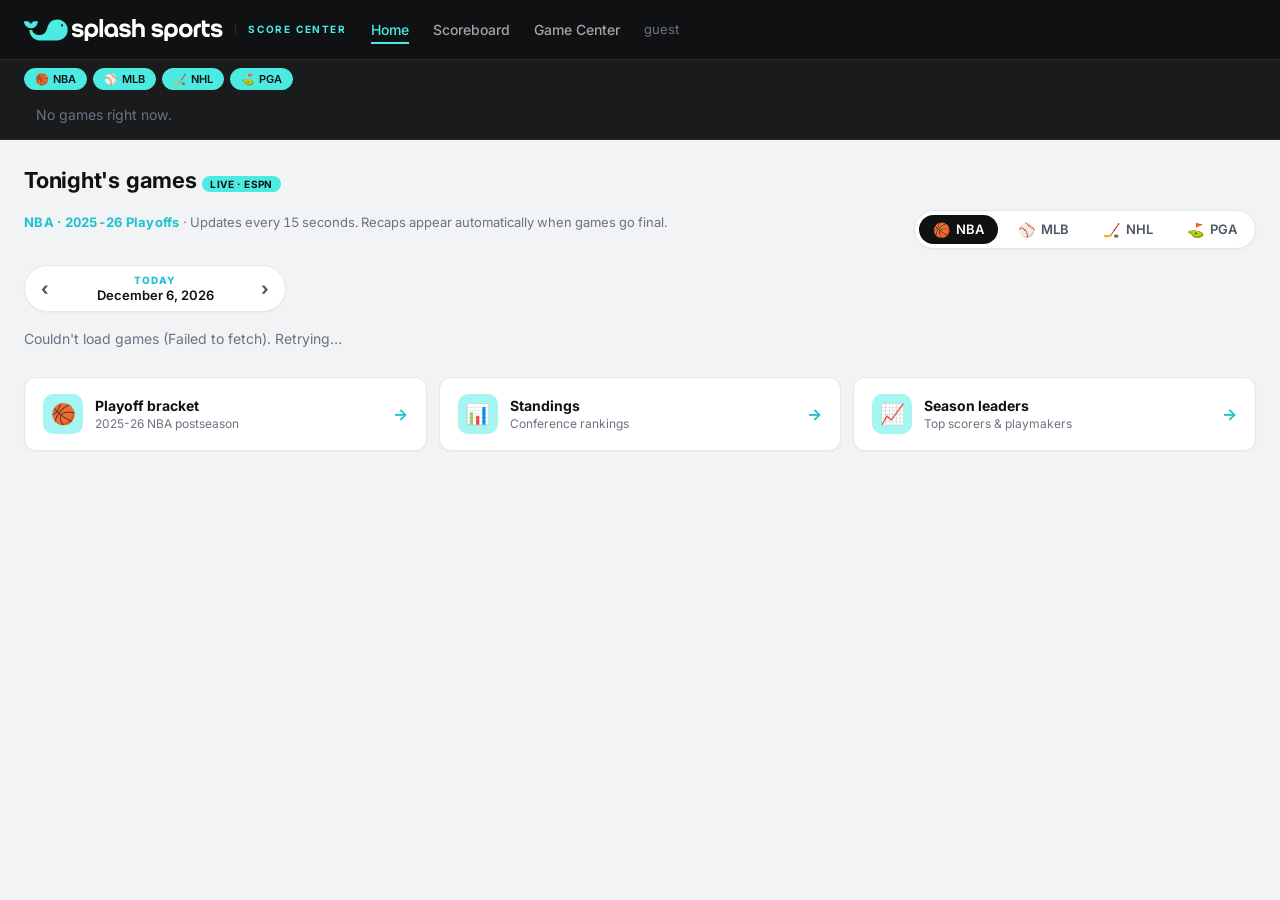
==== commit e2228b22: "Add Golf: PGA Game Center, ticker card, Shot Feed with star-favorites PGA ticker card - Top-bar tick" ====
--- a/index.html
+++ b/index.html
@@ -10,7 +10,7 @@
   <link rel="preconnect" href="https://fonts.googleapis.com" />
   <link rel="preconnect" href="https://fonts.gstatic.com" crossorigin />
   <link href="https://fonts.googleapis.com/css2?family=Inter:wght@400;500;600;700;800&display=swap" rel="stylesheet" />
-  <link rel="stylesheet" href="assets/styles.css?v2026050201" />
+  <link rel="stylesheet" href="assets/styles.css?v2026050205" />
 </head>
 <body data-page="home">
   <header class="nav">
@@ -79,6 +79,6 @@
     </a>
   </nav>
 
-  <script type="module" src="assets/home.js?v2026050201"></script>
+  <script type="module" src="assets/home.js?v2026050205"></script>
 </body>
 </html>
--- a/assets/styles.css
+++ b/assets/styles.css
@@ -342,6 +342,50 @@
 
 .ticker-card__score.is-leading { color: var(--teal); }
 
+/* Golf ticker card — different shape: tournament name + leader */
+.ticker-card--golf {
+  grid-template-columns: 1fr;
+  grid-template-rows: auto auto auto;
+  gap: 4px 0;
+  min-width: 220px;
+}
+
+.ticker-card__golf-tname {
+  font-weight: 700;
+  font-size: 13px;
+  color: var(--text-light);
+  white-space: nowrap;
+  overflow: hidden;
+  text-overflow: ellipsis;
+}
+
+.ticker-card__golf-leader {
+  display: grid;
+  grid-template-columns: auto 1fr auto;
+  gap: 6px;
+  align-items: baseline;
+  font-size: 12px;
+}
+
+.ticker-card__golf-rank {
+  color: var(--text-mute-light);
+  font-weight: 700;
+}
+
+.ticker-card__golf-name {
+  font-weight: 600;
+  color: var(--text-light);
+  white-space: nowrap;
+  overflow: hidden;
+  text-overflow: ellipsis;
+}
+
+.ticker-card__golf-score {
+  font-weight: 700;
+  color: var(--teal);
+  font-variant-numeric: tabular-nums;
+}
+
 /* ===== Layout ===== */
 
 .page {
@@ -1069,6 +1113,59 @@
 .pga-leaderboard__score {
   font-weight: 700;
   color: var(--text-dark);
+}
+
+.pga-leaderboard__round {
+  font-weight: 600;
+  font-variant-numeric: tabular-nums;
+  color: var(--text-mute-2);
+}
+
+.pga-leaderboard__thru {
+  font-variant-numeric: tabular-nums;
+  color: var(--text-mute-2);
+}
+
+.pga-leaderboard__thru--tee {
+  font-weight: 700;
+  color: var(--teal-deep);
+  letter-spacing: -0.01em;
+}
+
+.pga-card__header {
+  display: flex !important;
+  justify-content: space-between;
+  align-items: flex-start;
+  gap: 12px;
+}
+
+.pga-card__round-picker {
+  display: inline-flex;
+  align-items: center;
+  gap: 8px;
+  background: rgba(255,255,255,0.1);
+  padding: 6px 10px;
+  border-radius: var(--radius);
+}
+
+.pga-card__round-picker label {
+  font-size: 10px;
+  font-weight: 800;
+  letter-spacing: 0.08em;
+  text-transform: uppercase;
+  color: var(--teal);
+}
+
+.pga-card__round-picker select {
+  padding: 4px 10px;
+  border: 1px solid transparent;
+  border-radius: var(--radius);
+  font-family: inherit;
+  font-size: 12px;
+  font-weight: 700;
+  color: var(--text-dark);
+  background: var(--bg-card);
+  cursor: pointer;
 }
 
 .pga-leaderboard tbody tr:hover { background: var(--bg-page); }
@@ -2618,6 +2715,25 @@
 .stat-card__team { color: var(--text-mute); font-size: 11px; font-weight: 600; }
 .stat-card__value { font-weight: 700; font-variant-numeric: tabular-nums; color: var(--text-dark); }
 
+/* Collapse: show only the first 5 rows by default; expand reveals the rest. */
+.stat-card:not(.is-expanded) .stat-card__row[data-stat-row]:not([data-stat-row="0"]):not([data-stat-row="1"]):not([data-stat-row="2"]):not([data-stat-row="3"]):not([data-stat-row="4"]) {
+  display: none;
+}
+
+.stat-card__expand {
+  margin-top: 8px;
+  font-size: 11px;
+  font-weight: 700;
+  color: var(--teal-deep);
+  background: transparent;
+  letter-spacing: 0.02em;
+  cursor: pointer;
+  padding: 4px 0;
+  align-self: flex-start;
+}
+
+.stat-card__expand:hover { color: var(--teal); text-decoration: underline; }
+
 /* Home date scroller */
 
 .home-date {
@@ -2748,7 +2864,7 @@
 
 .pga-tournament-card__row {
   display: grid;
-  grid-template-columns: 50px 1fr 80px 60px;
+  grid-template-columns: 44px 1fr 64px 56px 70px;
   gap: 10px;
   padding: 8px 0;
   align-items: center;
@@ -2756,6 +2872,41 @@
   border-bottom: 1px solid var(--border);
 }
 .pga-tournament-card__row:last-child { border-bottom: none; }
+
+.pga-tournament-card__round {
+  font-weight: 700;
+  font-variant-numeric: tabular-nums;
+  color: var(--text-mute-2);
+}
+
+.pga-round-picker {
+  display: inline-flex;
+  align-items: center;
+  gap: 8px;
+  padding: 10px 22px 0;
+  font-size: 12px;
+  color: var(--text-mute-2);
+}
+
+.pga-round-picker label {
+  font-size: 11px;
+  font-weight: 700;
+  letter-spacing: 0.06em;
+  text-transform: uppercase;
+  color: var(--text-mute);
+}
+
+.pga-round-picker select {
+  padding: 4px 10px;
+  border: 1px solid var(--border);
+  border-radius: var(--radius);
+  font-family: inherit;
+  font-size: 12px;
+  font-weight: 600;
+  color: var(--text-dark);
+  background: var(--bg-card);
+  cursor: pointer;
+}
 
 .pga-tournament-card__row--head {
   font-size: 10px;
@@ -2783,6 +2934,17 @@
   font-weight: 700;
   font-variant-numeric: tabular-nums;
   color: var(--text-dark);
+}
+
+.pga-tournament-card__thru {
+  font-variant-numeric: tabular-nums;
+  color: var(--text-mute-2);
+}
+
+.pga-tournament-card__thru--tee {
+  font-weight: 700;
+  color: var(--teal-deep);
+  letter-spacing: -0.01em;
 }
 
 .pga-tournament-card__cta {
@@ -3478,3 +3640,376 @@
     padding-top: 18px;
   }
 }
+
+/* ==========================================================================
+   PGA GAME CENTER
+   ========================================================================== */
+
+.pga-gc {
+  max-width: 1280px;
+  margin: 0 auto;
+  padding: 16px 24px;
+}
+
+.pga-gc__header {
+  background: linear-gradient(180deg, #14532d 0%, #166534 100%);
+  color: var(--text-light);
+  border-radius: var(--radius-lg) var(--radius-lg) 0 0;
+  padding: 18px 22px;
+  display: flex;
+  justify-content: space-between;
+  align-items: flex-end;
+  gap: 16px;
+  flex-wrap: wrap;
+}
+
+.pga-gc__eyebrow {
+  font-size: 11px;
+  font-weight: 800;
+  letter-spacing: 0.12em;
+  text-transform: uppercase;
+  color: var(--teal);
+}
+
+.pga-gc__title {
+  font-size: 22px;
+  font-weight: 700;
+  margin-top: 4px;
+  letter-spacing: -0.01em;
+}
+
+.pga-gc__course {
+  font-size: 13px;
+  color: rgba(255,255,255,0.75);
+  margin-top: 2px;
+}
+
+.pga-gc__header-right {
+  display: inline-flex;
+  align-items: center;
+  gap: 8px;
+  background: rgba(255,255,255,0.12);
+  padding: 6px 10px;
+  border-radius: var(--radius);
+}
+
+.pga-gc__header-right label {
+  font-size: 10px;
+  font-weight: 800;
+  letter-spacing: 0.08em;
+  text-transform: uppercase;
+  color: var(--teal);
+}
+
+.pga-gc__header-right select {
+  padding: 4px 10px;
+  border: none;
+  border-radius: var(--radius);
+  font-family: inherit;
+  font-size: 12px;
+  font-weight: 700;
+  color: var(--text-dark);
+  background: var(--bg-card);
+  cursor: pointer;
+}
+
+.pga-gc__tabs {
+  display: flex;
+  gap: 0;
+  background: var(--bg-card);
+  border: 1px solid var(--border);
+  border-top: none;
+  padding: 0 14px;
+  overflow-x: auto;
+  scrollbar-width: none;
+}
+.pga-gc__tabs::-webkit-scrollbar { display: none; }
+
+.pga-gc__tab {
+  padding: 12px 16px;
+  font-size: 13px;
+  font-weight: 600;
+  color: var(--text-mute);
+  border-bottom: 2px solid transparent;
+  cursor: pointer;
+  transition: color 0.15s, border-color 0.15s;
+  white-space: nowrap;
+  background: none;
+  border-top: none;
+  border-left: none;
+  border-right: none;
+}
+
+.pga-gc__tab:hover { color: var(--text-dark); }
+.pga-gc__tab.is-active { color: var(--teal-deep); border-bottom-color: var(--teal); }
+
+.pga-gc__panels {
+  background: var(--bg-card);
+  border: 1px solid var(--border);
+  border-top: none;
+  border-radius: 0 0 var(--radius-lg) var(--radius-lg);
+  padding: 14px 18px 22px;
+  box-shadow: var(--shadow);
+}
+
+.pga-gc__panel { display: none; }
+.pga-gc__panel.is-active { display: block; }
+
+/* Game-center leaderboard variant — dense, includes star col + R1-R4 cols */
+.pga-leaderboard--gc {
+  font-size: 12px;
+}
+
+.pga-leaderboard--gc th, .pga-leaderboard--gc td {
+  padding: 6px 8px;
+}
+
+.pga-lb__star { width: 32px; }
+
+.pga-lb__star-btn {
+  background: transparent;
+  border: none;
+  font-size: 16px;
+  color: var(--border);
+  cursor: pointer;
+  padding: 2px 4px;
+  transition: color 0.15s, transform 0.05s;
+}
+
+.pga-lb__star-btn:hover { color: var(--amber); }
+.pga-lb__star-btn.is-on { color: var(--amber); }
+.pga-lb__star-btn:active { transform: scale(0.85); }
+
+/* Shot Feed */
+.pga-feed__bar {
+  display: flex;
+  justify-content: space-between;
+  align-items: center;
+  gap: 12px;
+  flex-wrap: wrap;
+  margin-bottom: 12px;
+}
+
+.pga-feed__filters {
+  display: inline-flex;
+  gap: 6px;
+  background: var(--bg-page);
+  border: 1px solid var(--border);
+  border-radius: 999px;
+  padding: 4px;
+}
+
+.pga-feed__chip {
+  padding: 5px 12px;
+  border-radius: 999px;
+  font-size: 12px;
+  font-weight: 600;
+  color: var(--text-mute-2);
+  background: transparent;
+  cursor: pointer;
+  border: none;
+}
+
+.pga-feed__chip:hover { color: var(--text-dark); }
+.pga-feed__chip.is-active {
+  background: var(--bg-dark);
+  color: var(--text-light);
+}
+
+.pga-feed__hint {
+  font-size: 11px;
+  color: var(--text-mute);
+}
+
+.pga-feed__list {
+  display: flex;
+  flex-direction: column;
+  gap: 8px;
+}
+
+.pga-feed-card {
+  display: grid;
+  grid-template-columns: minmax(0, 1fr) minmax(0, 2fr) auto;
+  gap: 10px;
+  align-items: center;
+  padding: 10px 14px;
+  background: var(--bg-card);
+  border: 1px solid var(--border);
+  border-radius: var(--radius);
+  border-left: 3px solid var(--border);
+  font-size: 13px;
+}
+
+.pga-feed-card--eagle, .pga-feed-card--albatross, .pga-feed-card--hole-in-one {
+  border-left-color: var(--teal);
+  background: linear-gradient(90deg, var(--teal-soft-50) 0%, var(--bg-card) 60%);
+}
+
+.pga-feed-card--birdie { border-left-color: var(--green); }
+.pga-feed-card--bogey { border-left-color: var(--amber); }
+.pga-feed-card--double-bogey, .pga-feed-card--triple-bogey { border-left-color: var(--red); }
+
+.pga-feed-card__player {
+  display: flex;
+  align-items: center;
+  gap: 6px;
+  min-width: 0;
+}
+
+.pga-feed-card__detail {
+  display: flex;
+  flex-wrap: wrap;
+  gap: 8px;
+  align-items: baseline;
+}
+
+.pga-feed-card__hole {
+  font-size: 11px;
+  font-weight: 700;
+  letter-spacing: 0.04em;
+  text-transform: uppercase;
+  color: var(--text-mute);
+}
+
+.pga-feed-card__label {
+  font-weight: 700;
+  color: var(--text-dark);
+}
+
+.pga-feed-card__strokes {
+  color: var(--text-mute-2);
+}
+
+.pga-feed-card__rel {
+  font-weight: 800;
+  font-variant-numeric: tabular-nums;
+  font-size: 14px;
+}
+.pga-feed-card__rel.is-down { color: var(--green); }
+.pga-feed-card__rel.is-up   { color: var(--red); }
+.pga-feed-card__rel.is-flat { color: var(--text-mute); }
+
+.pga-feed__legend {
+  font-size: 11px;
+  margin-top: 12px;
+}
+
+/* Player Stats grid */
+.pga-pstats-grid {
+  display: grid;
+  grid-template-columns: repeat(auto-fit, minmax(260px, 1fr));
+  gap: 10px;
+}
+
+.pga-pstats-card {
+  background: var(--bg-card);
+  border: 1px solid var(--border);
+  border-radius: var(--radius);
+  padding: 10px 12px;
+}
+
+.pga-pstats-card__head {
+  display: flex;
+  align-items: center;
+  gap: 8px;
+  margin-bottom: 8px;
+}
+
+.pga-pstats-card__total {
+  margin-left: auto;
+  font-weight: 800;
+  color: var(--teal-deep);
+  font-variant-numeric: tabular-nums;
+}
+
+.pga-pstats-card__rounds {
+  display: grid;
+  grid-template-columns: repeat(4, 1fr);
+  gap: 4px;
+  font-size: 12px;
+}
+
+.pga-pstats-card__rounds > div {
+  display: flex;
+  flex-direction: column;
+  align-items: center;
+  gap: 2px;
+  padding: 6px 4px;
+  background: var(--bg-page);
+  border-radius: 6px;
+}
+
+.pga-pstats-card__rounds > div span {
+  font-size: 10px;
+  font-weight: 700;
+  letter-spacing: 0.06em;
+  color: var(--text-mute);
+  text-transform: uppercase;
+}
+
+/* Course Stats */
+.pga-course__summary {
+  display: flex;
+  justify-content: space-between;
+  align-items: flex-end;
+  gap: 14px;
+  margin-bottom: 14px;
+  flex-wrap: wrap;
+}
+
+.pga-course__name {
+  font-size: 16px;
+  font-weight: 700;
+}
+
+.pga-course__totals {
+  display: flex;
+  gap: 16px;
+  font-size: 13px;
+}
+
+.pga-course__totals b {
+  font-size: 16px;
+  font-variant-numeric: tabular-nums;
+}
+
+.pga-course-table {
+  width: 100%;
+  border-collapse: collapse;
+  font-size: 12px;
+  font-variant-numeric: tabular-nums;
+}
+
+.pga-course-table th, .pga-course-table td {
+  padding: 6px 4px;
+  text-align: center;
+  border-bottom: 1px solid var(--border);
+}
+
+.pga-course-table th {
+  background: var(--bg-page);
+  font-weight: 700;
+  font-size: 11px;
+  color: var(--text-mute);
+  text-transform: uppercase;
+  letter-spacing: 0.04em;
+}
+
+.pga-course-table td:first-child, .pga-course-table th:first-child {
+  text-align: left;
+}
+
+@media (max-width: 768px) {
+  .pga-gc { padding: 12px 12px; }
+  .pga-gc__header { padding: 14px 14px 16px; }
+  .pga-gc__title { font-size: 18px; }
+  .pga-gc__panels { padding: 10px 12px 16px; }
+  .pga-leaderboard--gc { font-size: 11px; }
+  .pga-leaderboard--gc th, .pga-leaderboard--gc td { padding: 5px 4px; }
+  .pga-course-table { font-size: 10px; }
+  .pga-course-table th, .pga-course-table td { padding: 4px 2px; }
+}
+
+.pga-course-table-wrap {
+  overflow-x: auto;
+}
